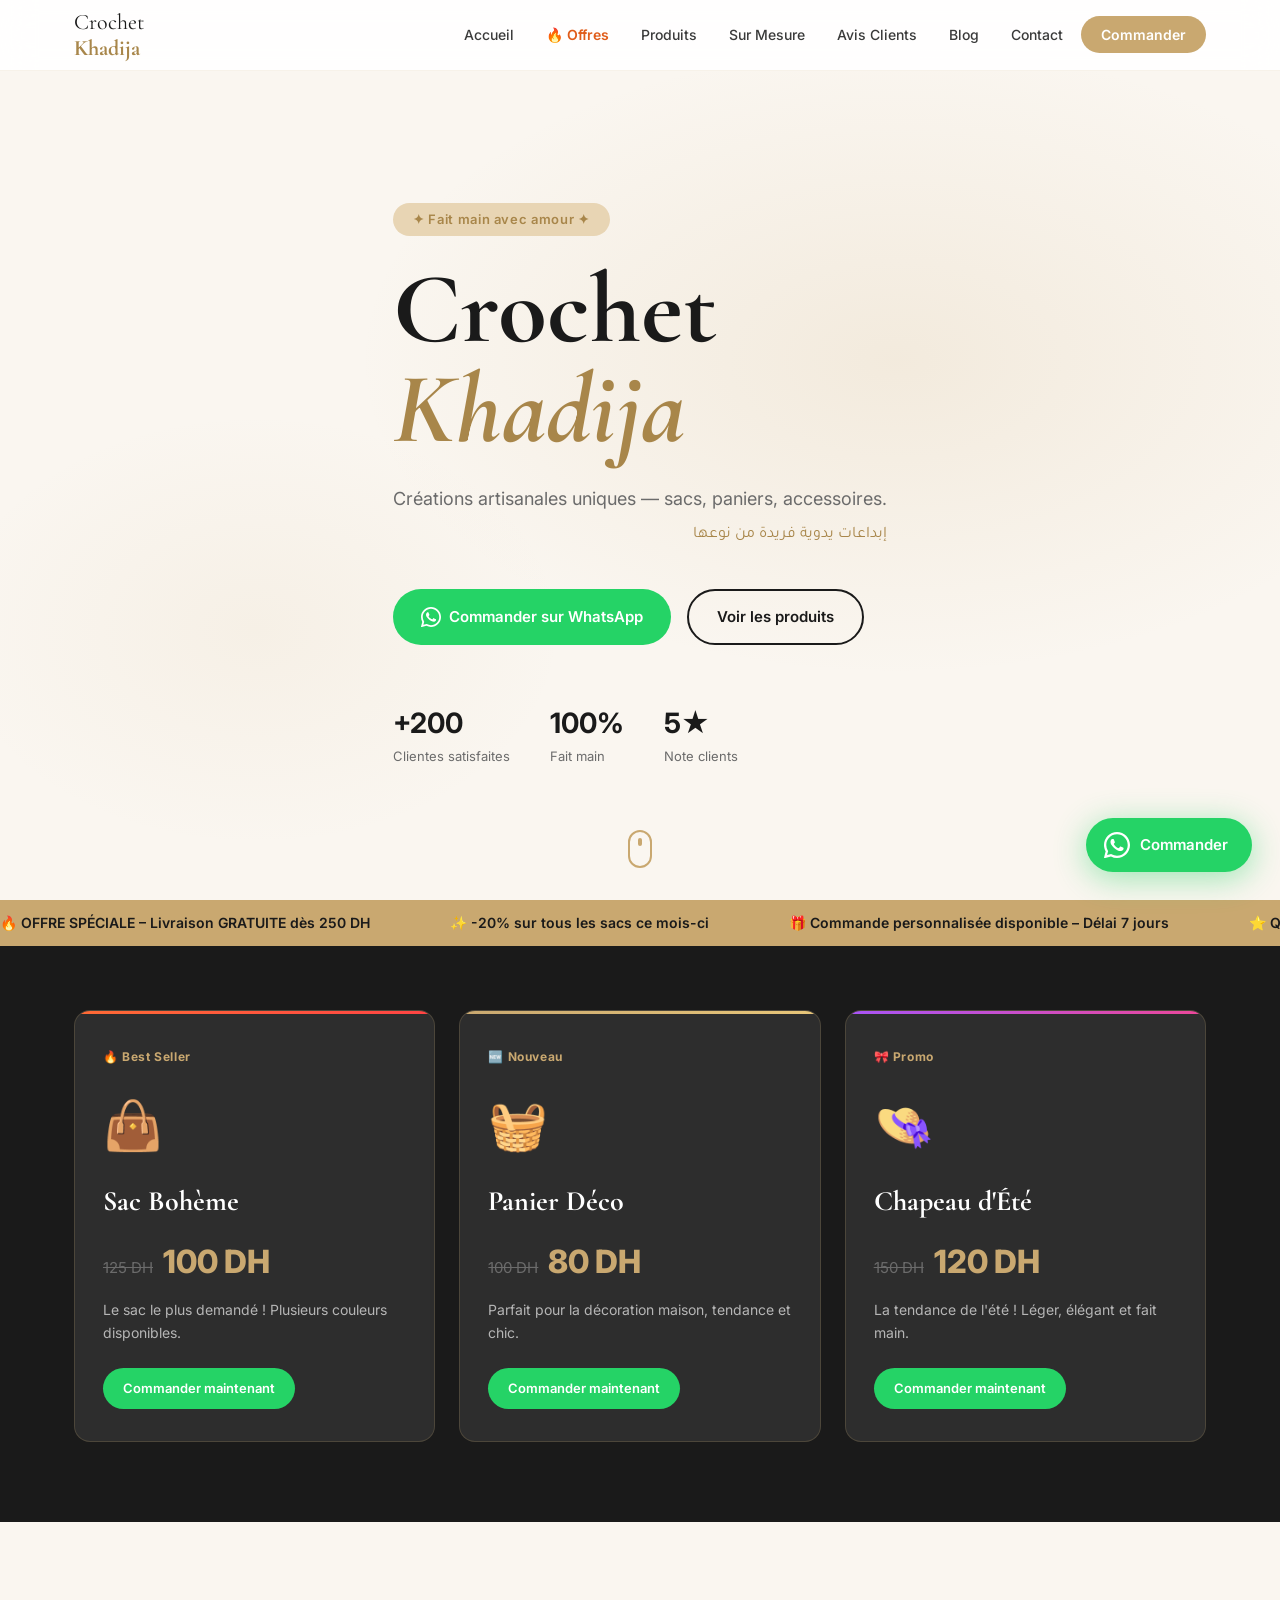
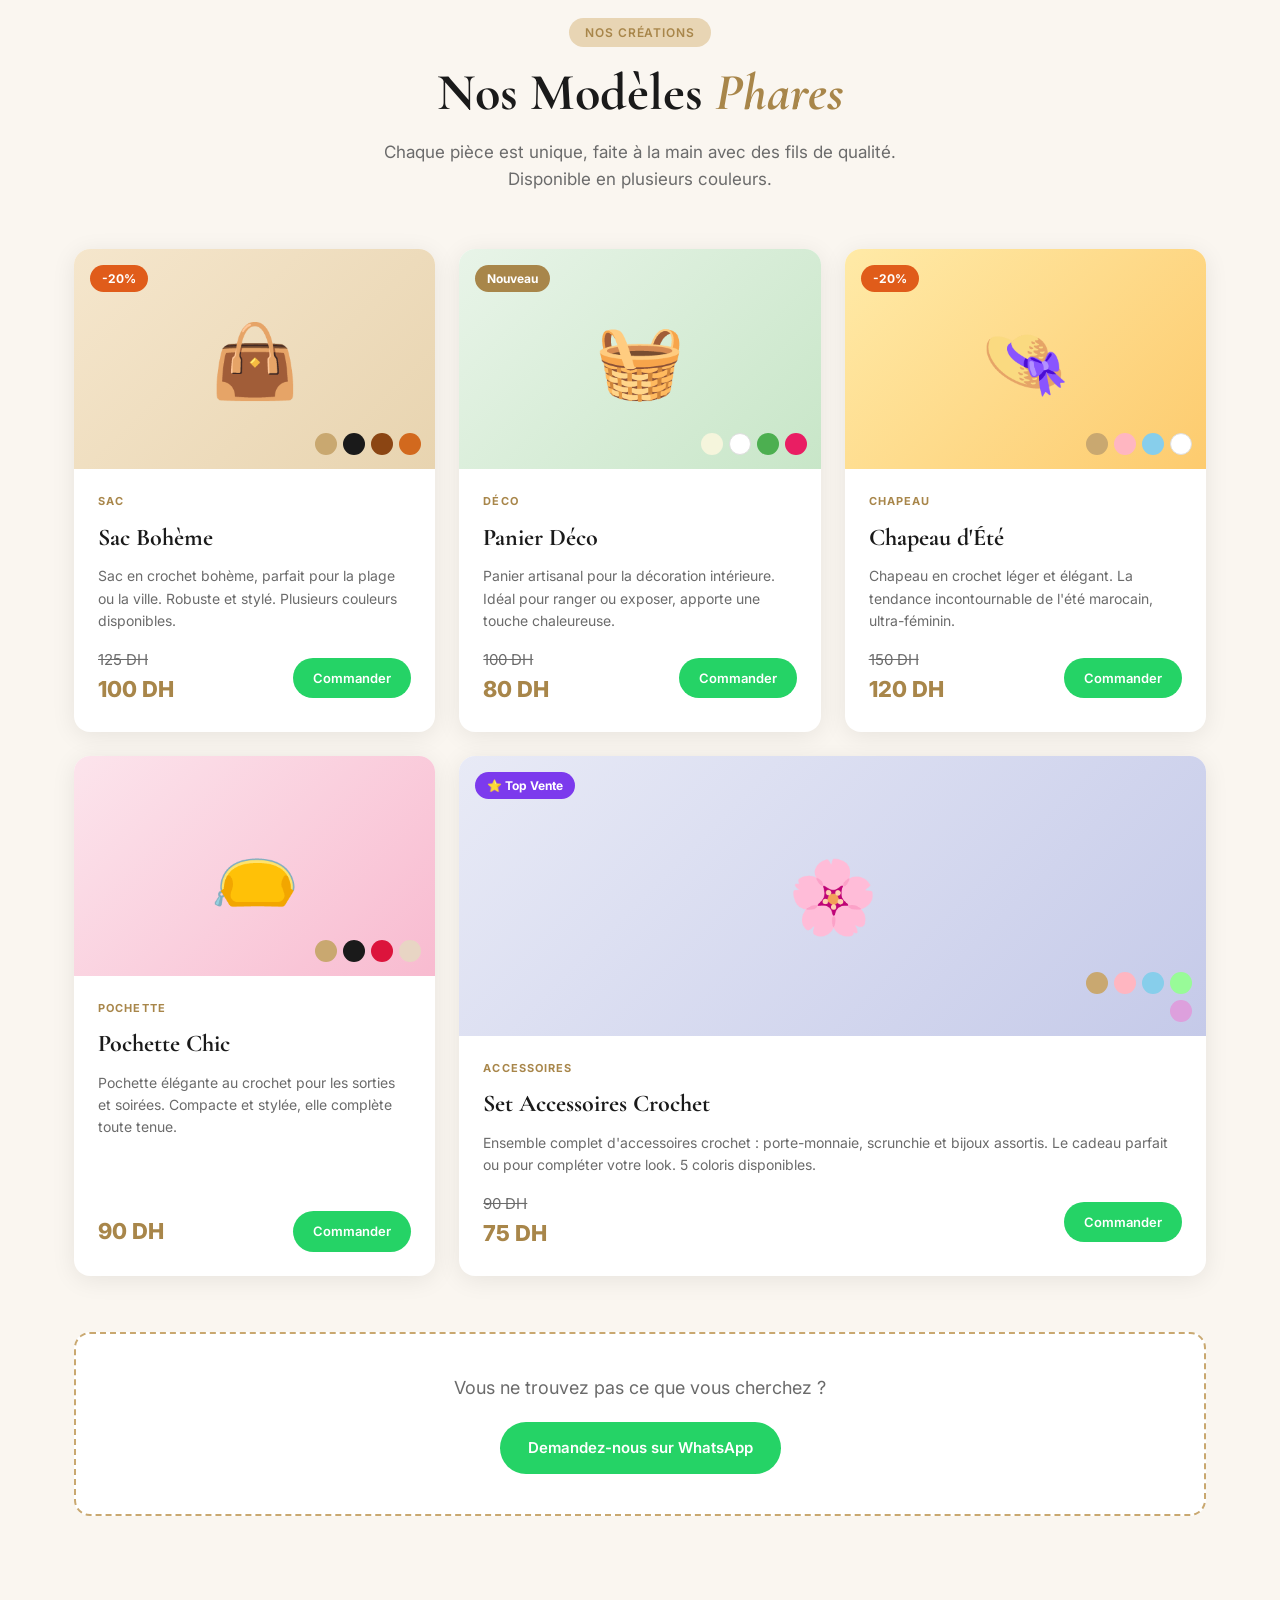
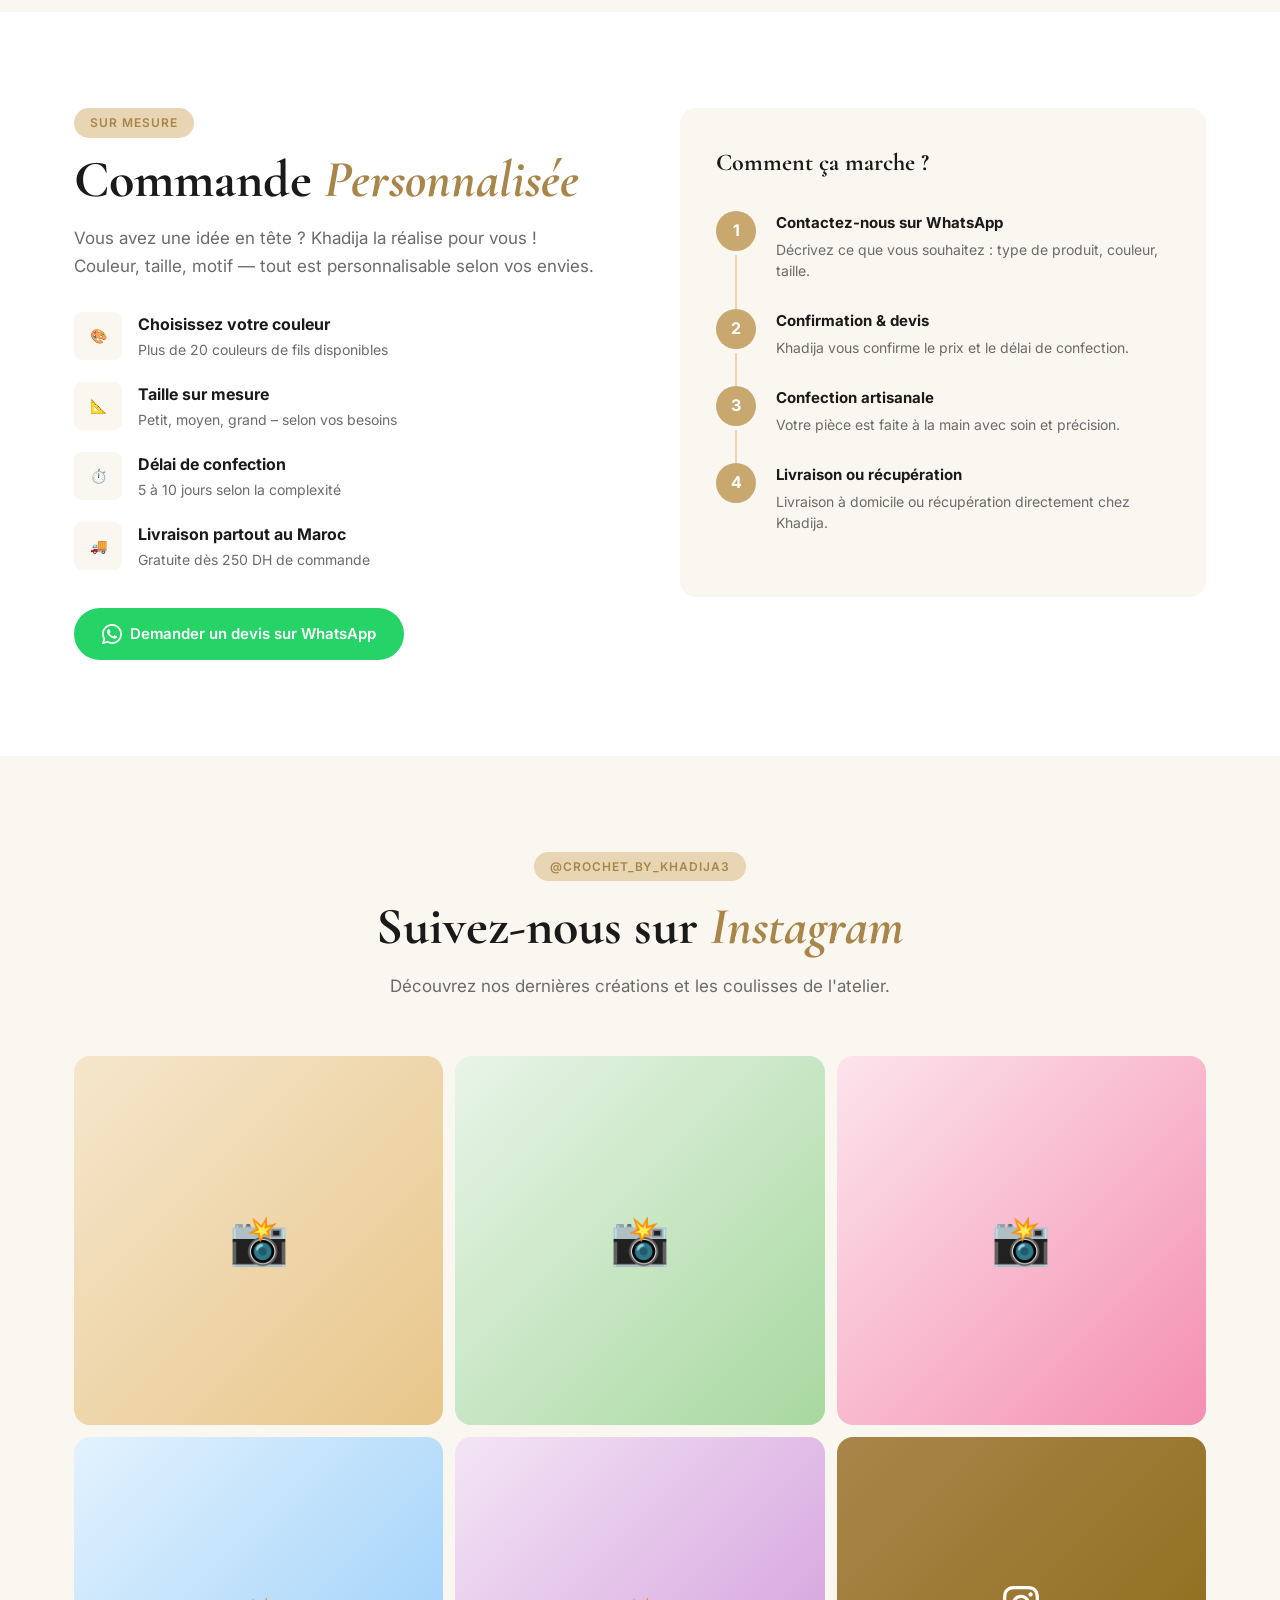
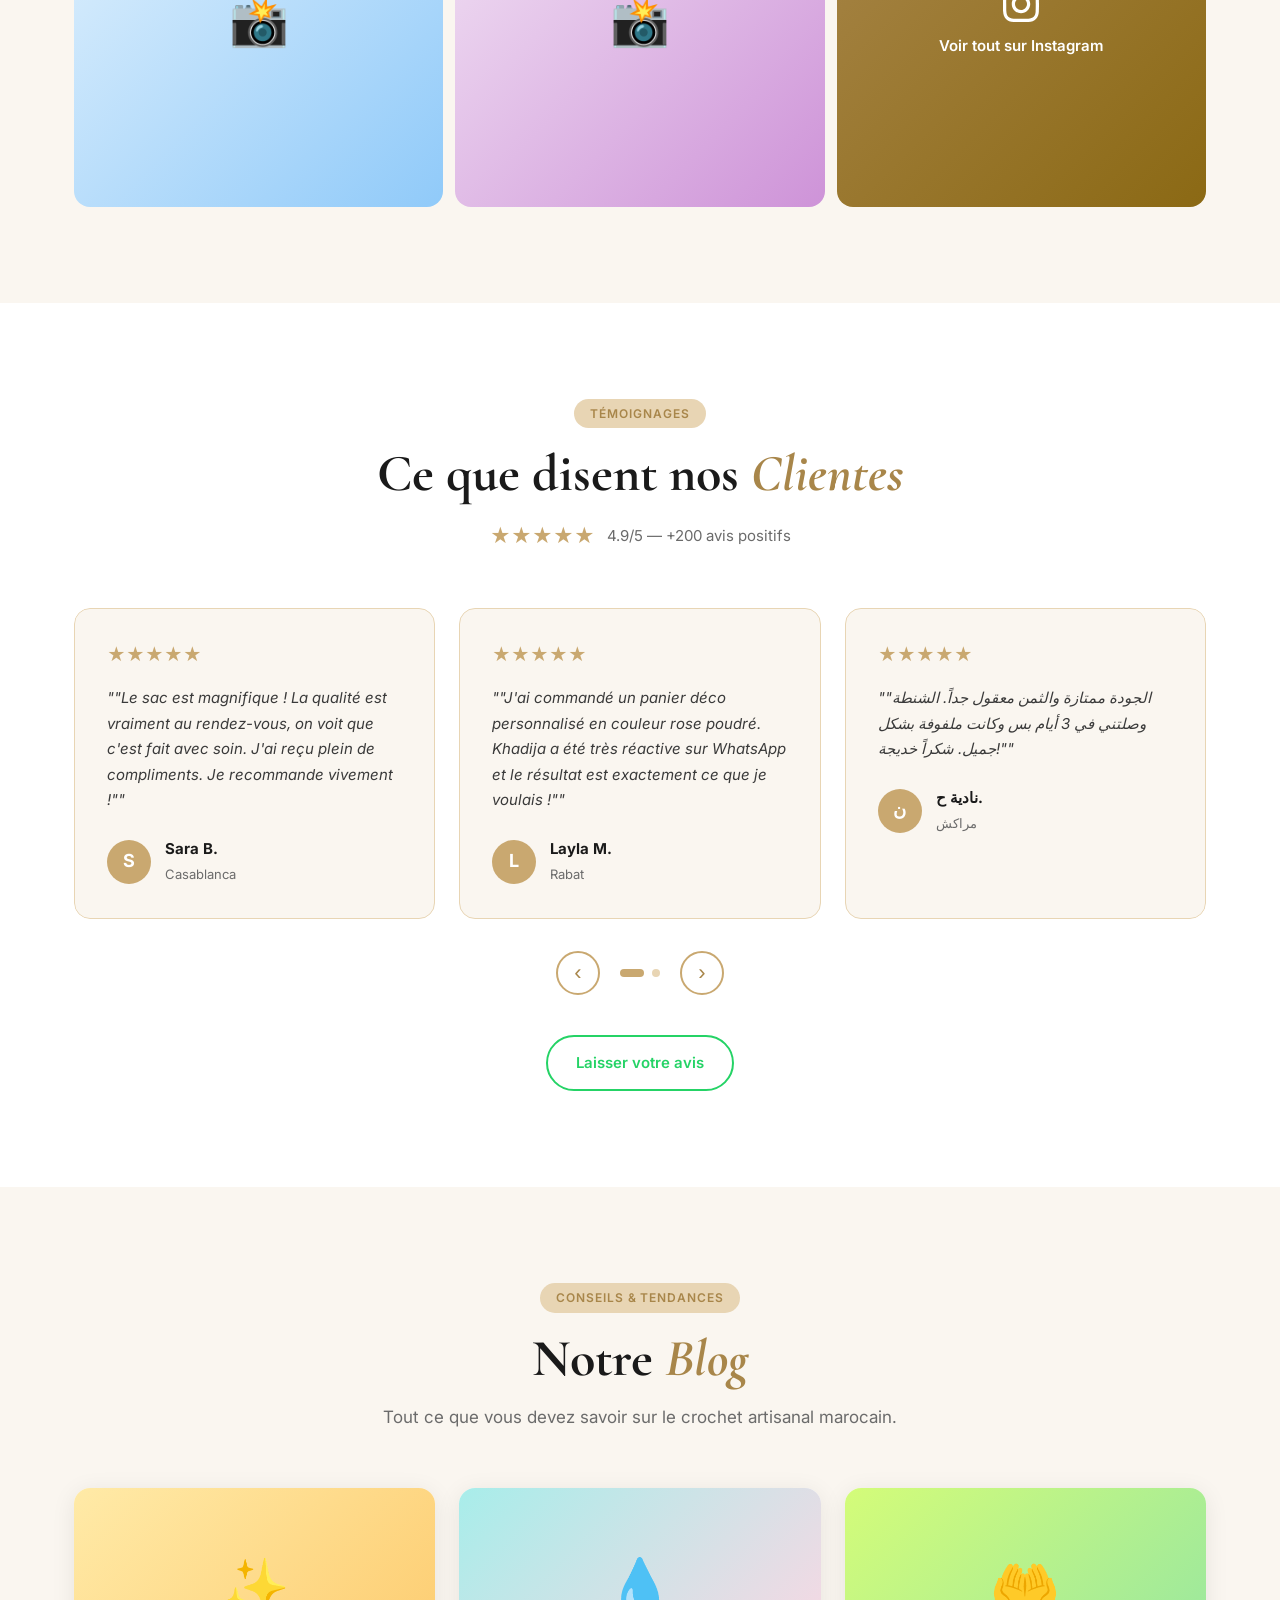
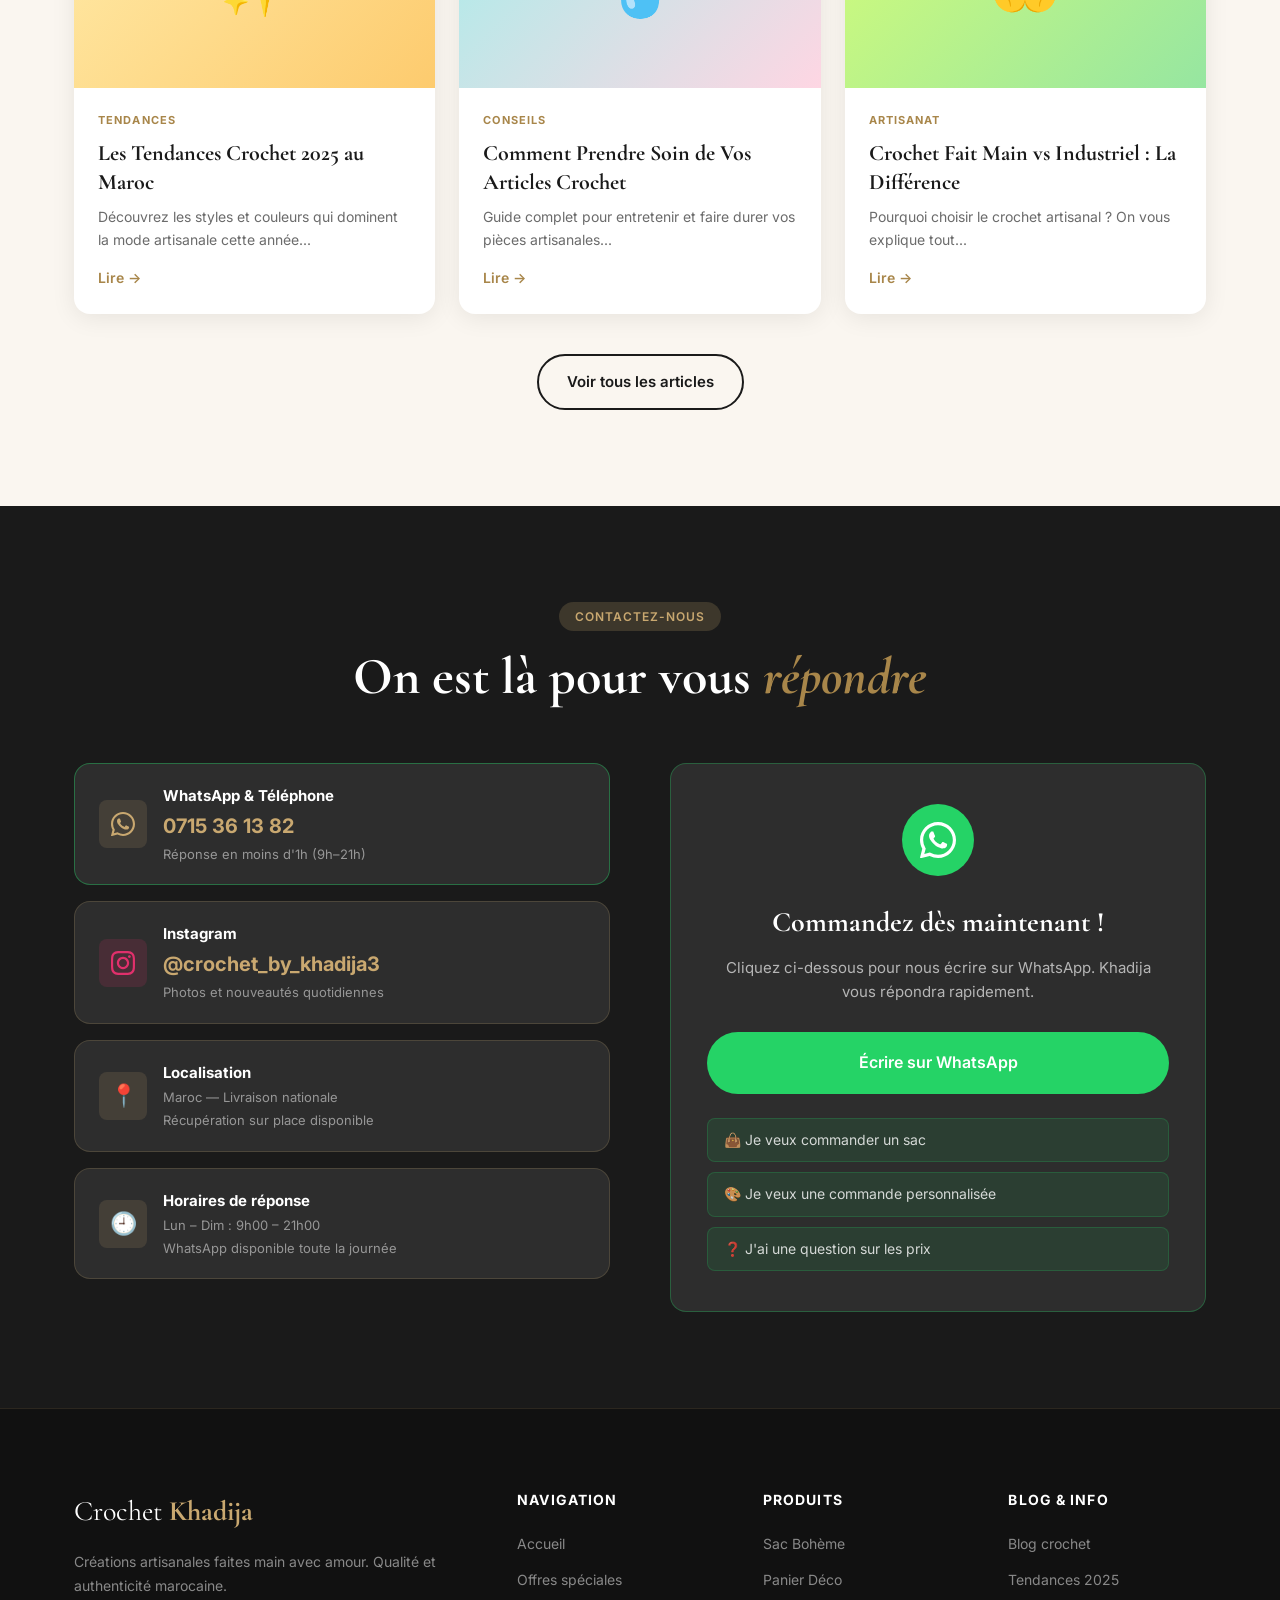
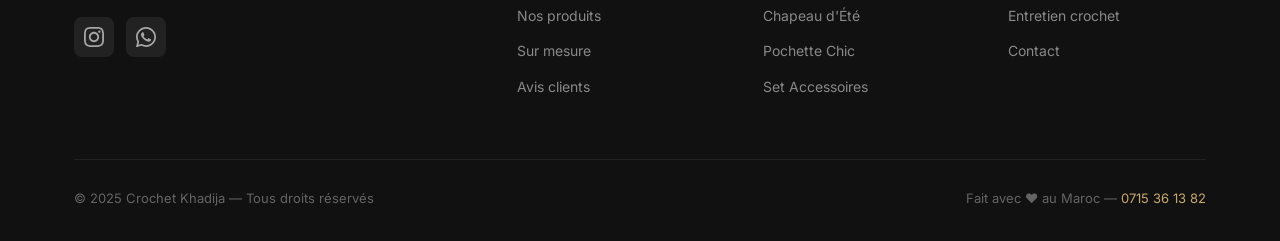
==== index.html @ fd8ef348 "Launch complete Crochet Khadija brand website Full professional website built from scratch: - index." ====
<!DOCTYPE html>
<html lang="fr" dir="ltr">
<head>
  <meta charset="UTF-8" />
  <meta name="viewport" content="width=device-width, initial-scale=1.0" />
  <title>Crochet Khadija – Créations Artisanales au Maroc | خديجة للكروشيه</title>
  <meta name="description" content="Crochet Khadija – Sacs, paniers, chapeaux et accessoires au crochet fait main à Casablanca. Commande personnalisée disponible. Livraison partout au Maroc. 0715361382" />
  <meta name="keywords" content="crochet maroc, sac crochet, panier crochet, chapeau crochet, crochet fait main, crochet casablanca, كروشيه المغرب, خديجة كروشيه" />
  <meta name="author" content="Crochet Khadija" />
  <meta property="og:title" content="Crochet Khadija – Créations Artisanales" />
  <meta property="og:description" content="Sacs, paniers et accessoires crochet fait main. Commande personnalisée. 0715361382" />
  <meta property="og:type" content="website" />
  <meta property="og:image" content="images/og-image.jpg" />
  <link rel="canonical" href="https://crochetkhadija.ma/" />

  <!-- Fonts -->
  <link rel="preconnect" href="https://fonts.googleapis.com" />
  <link rel="preconnect" href="https://fonts.gstatic.com" crossorigin />
  <link href="https://fonts.googleapis.com/css2?family=Cormorant+Garamond:ital,wght@0,400;0,600;1,400&family=Inter:wght@300;400;500;600&family=Tajawal:wght@400;500;700&display=swap" rel="stylesheet" />

  <link rel="stylesheet" href="css/style.css" />

  <!-- Schema.org structured data -->
  <script type="application/ld+json">
  {
    "@context": "https://schema.org",
    "@type": "LocalBusiness",
    "name": "Crochet Khadija",
    "description": "Créations artisanales au crochet fait main – sacs, paniers, accessoires. Commande personnalisée disponible.",
    "telephone": "+212715361382",
    "address": {
      "@type": "PostalAddress",
      "addressCountry": "MA"
    },
    "sameAs": ["https://www.instagram.com/crochet_by_khadija3"],
    "priceRange": "80-200 DH",
    "openingHours": "Mo-Su 09:00-21:00"
  }
  </script>
</head>
<body>

  <!-- ===================== FLOATING WHATSAPP ===================== -->
  <a href="https://wa.me/212715361382?text=Bonjour%20Khadija%2C%20je%20suis%20int%C3%A9ress%C3%A9(e)%20par%20vos%20cr%C3%A9ations%20crochet%20!"
     class="wa-float" target="_blank" rel="noopener" aria-label="Commander via WhatsApp">
    <svg viewBox="0 0 24 24" fill="currentColor"><path d="M17.472 14.382c-.297-.149-1.758-.867-2.03-.967-.273-.099-.471-.148-.67.15-.197.297-.767.966-.94 1.164-.173.199-.347.223-.644.075-.297-.15-1.255-.463-2.39-1.475-.883-.788-1.48-1.761-1.653-2.059-.173-.297-.018-.458.13-.606.134-.133.298-.347.446-.52.149-.174.198-.298.298-.497.099-.198.05-.371-.025-.52-.075-.149-.669-1.612-.916-2.207-.242-.579-.487-.5-.669-.51-.173-.008-.371-.01-.57-.01-.198 0-.52.074-.792.372-.272.297-1.04 1.016-1.04 2.479 0 1.462 1.065 2.875 1.213 3.074.149.198 2.096 3.2 5.077 4.487.709.306 1.262.489 1.694.625.712.227 1.36.195 1.871.118.571-.085 1.758-.719 2.006-1.413.248-.694.248-1.289.173-1.413-.074-.124-.272-.198-.57-.347z"/><path d="M12 0C5.373 0 0 5.373 0 12c0 2.127.558 4.123 1.532 5.86L.057 23.5a.5.5 0 0 0 .614.612l5.765-1.512A11.942 11.942 0 0 0 12 24c6.627 0 12-5.373 12-12S18.627 0 12 0zm0 21.9a9.9 9.9 0 0 1-5.048-1.382l-.36-.214-3.742.981.998-3.648-.234-.374A9.861 9.861 0 0 1 2.1 12C2.1 6.534 6.534 2.1 12 2.1c5.467 0 9.9 4.434 9.9 9.9 0 5.467-4.433 9.9-9.9 9.9z"/></svg>
    <span>Commander</span>
  </a>

  <!-- ===================== NAV ===================== -->
  <header class="header" id="header">
    <nav class="nav container">
      <a href="#accueil" class="nav-logo">
        <img src="images/logo.png" alt="Crochet Khadija Logo" class="nav-logo-img" onerror="this.style.display='none';this.nextElementSibling.style.display='block'"/>
        <span class="nav-logo-text" style="display:none">Crochet<br><strong>Khadija</strong></span>
      </a>

      <ul class="nav-menu" id="navMenu">
        <li><a href="#accueil" class="nav-link">Accueil</a></li>
        <li><a href="#offres" class="nav-link nav-link--offer">🔥 Offres</a></li>
        <li><a href="#produits" class="nav-link">Produits</a></li>
        <li><a href="#personnalise" class="nav-link">Sur Mesure</a></li>
        <li><a href="#avis" class="nav-link">Avis Clients</a></li>
        <li><a href="blog.html" class="nav-link">Blog</a></li>
        <li><a href="#contact" class="nav-link">Contact</a></li>
        <li>
          <a href="https://wa.me/212715361382?text=Bonjour%20Khadija%2C%20je%20voudrais%20commander%20!"
             class="nav-cta" target="_blank" rel="noopener">
            Commander
          </a>
        </li>
      </ul>

      <button class="nav-burger" id="navBurger" aria-label="Menu">
        <span></span><span></span><span></span>
      </button>
    </nav>
  </header>

  <!-- ===================== HERO ===================== -->
  <section class="hero" id="accueil">
    <div class="hero-bg"></div>
    <div class="container hero-content">
      <span class="hero-badge">✦ Fait main avec amour ✦</span>
      <h1 class="hero-title">
        Crochet<br />
        <em>Khadija</em>
      </h1>
      <p class="hero-subtitle">
        Créations artisanales uniques — sacs, paniers, accessoires.<br />
        <span class="ar">إبداعات يدوية فريدة من نوعها</span>
      </p>
      <div class="hero-actions">
        <a href="https://wa.me/212715361382?text=Bonjour%20Khadija%2C%20je%20voudrais%20voir%20vos%20produits%20!"
           class="btn btn--primary btn--wa" target="_blank" rel="noopener">
          <svg viewBox="0 0 24 24" fill="currentColor" width="20" height="20"><path d="M17.472 14.382c-.297-.149-1.758-.867-2.03-.967-.273-.099-.471-.148-.67.15-.197.297-.767.966-.94 1.164-.173.199-.347.223-.644.075-.297-.15-1.255-.463-2.39-1.475-.883-.788-1.48-1.761-1.653-2.059-.173-.297-.018-.458.13-.606.134-.133.298-.347.446-.52.149-.174.198-.298.298-.497.099-.198.05-.371-.025-.52-.075-.149-.669-1.612-.916-2.207-.242-.579-.487-.5-.669-.51-.173-.008-.371-.01-.57-.01-.198 0-.52.074-.792.372-.272.297-1.04 1.016-1.04 2.479 0 1.462 1.065 2.875 1.213 3.074.149.198 2.096 3.2 5.077 4.487.709.306 1.262.489 1.694.625.712.227 1.36.195 1.871.118.571-.085 1.758-.719 2.006-1.413.248-.694.248-1.289.173-1.413-.074-.124-.272-.198-.57-.347z"/><path d="M12 0C5.373 0 0 5.373 0 12c0 2.127.558 4.123 1.532 5.86L.057 23.5a.5.5 0 0 0 .614.612l5.765-1.512A11.942 11.942 0 0 0 12 24c6.627 0 12-5.373 12-12S18.627 0 12 0zm0 21.9a9.9 9.9 0 0 1-5.048-1.382l-.36-.214-3.742.981.998-3.648-.234-.374A9.861 9.861 0 0 1 2.1 12C2.1 6.534 6.534 2.1 12 2.1c5.467 0 9.9 4.434 9.9 9.9 0 5.467-4.433 9.9-9.9 9.9z"/></svg>
          Commander sur WhatsApp
        </a>
        <a href="#produits" class="btn btn--outline">Voir les produits</a>
      </div>
      <div class="hero-stats">
        <div class="stat">
          <strong>+200</strong>
          <span>Clientes satisfaites</span>
        </div>
        <div class="stat">
          <strong>100%</strong>
          <span>Fait main</span>
        </div>
        <div class="stat">
          <strong>5★</strong>
          <span>Note clients</span>
        </div>
      </div>
    </div>
    <div class="hero-scroll">
      <span></span>
    </div>
  </section>

  <!-- ===================== OFFRES BANNER ===================== -->
  <section class="offres" id="offres">
    <div class="offres-ticker">
      <div class="offres-ticker-inner">
        <span>🔥 OFFRE SPÉCIALE – Livraison GRATUITE dès 250 DH</span>
        <span>✨ -20% sur tous les sacs ce mois-ci</span>
        <span>🎁 Commande personnalisée disponible – Délai 7 jours</span>
        <span>⭐ Qualité artisanale garantie – 100% fait main</span>
        <span>🔥 OFFRE SPÉCIALE – Livraison GRATUITE dès 250 DH</span>
        <span>✨ -20% sur tous les sacs ce mois-ci</span>
        <span>🎁 Commande personnalisée disponible – Délai 7 jours</span>
        <span>⭐ Qualité artisanale garantie – 100% fait main</span>
      </div>
    </div>

    <div class="container">
      <div class="offres-grid">
        <div class="offre-card offre-card--hot">
          <div class="offre-badge">🔥 Best Seller</div>
          <div class="offre-icon">👜</div>
          <h3>Sac Bohème</h3>
          <div class="offre-price">
            <span class="price-old">125 DH</span>
            <span class="price-new">100 DH</span>
          </div>
          <p>Le sac le plus demandé ! Plusieurs couleurs disponibles.</p>
          <a href="https://wa.me/212715361382?text=Bonjour%20Khadija%2C%20je%20veux%20commander%20le%20Sac%20Boh%C3%A8me%20%C3%A0%20100DH%20!"
             class="btn btn--wa btn--sm" target="_blank" rel="noopener">Commander maintenant</a>
        </div>
        <div class="offre-card offre-card--new">
          <div class="offre-badge">🆕 Nouveau</div>
          <div class="offre-icon">🧺</div>
          <h3>Panier Déco</h3>
          <div class="offre-price">
            <span class="price-old">100 DH</span>
            <span class="price-new">80 DH</span>
          </div>
          <p>Parfait pour la décoration maison, tendance et chic.</p>
          <a href="https://wa.me/212715361382?text=Bonjour%20Khadija%2C%20je%20veux%20commander%20le%20Panier%20D%C3%A9co%20%C3%A0%2080DH%20!"
             class="btn btn--wa btn--sm" target="_blank" rel="noopener">Commander maintenant</a>
        </div>
        <div class="offre-card offre-card--promo">
          <div class="offre-badge">🎀 Promo</div>
          <div class="offre-icon">👒</div>
          <h3>Chapeau d'Été</h3>
          <div class="offre-price">
            <span class="price-old">150 DH</span>
            <span class="price-new">120 DH</span>
          </div>
          <p>La tendance de l'été ! Léger, élégant et fait main.</p>
          <a href="https://wa.me/212715361382?text=Bonjour%20Khadija%2C%20je%20veux%20commander%20le%20Chapeau%20d%27%C3%89t%C3%A9%20%C3%A0%20120DH%20!"
             class="btn btn--wa btn--sm" target="_blank" rel="noopener">Commander maintenant</a>
        </div>
      </div>
    </div>
  </section>

  <!-- ===================== PRODUITS ===================== -->
  <section class="section produits" id="produits">
    <div class="container">
      <div class="section-header">
        <span class="section-tag">Nos créations</span>
        <h2 class="section-title">Nos Modèles <em>Phares</em></h2>
        <p class="section-subtitle">Chaque pièce est unique, faite à la main avec des fils de qualité. Disponible en plusieurs couleurs.</p>
      </div>

      <div class="produits-grid">

        <!-- Produit 1 -->
        <div class="produit-card" data-product="sac-boheme">
          <div class="produit-img-wrap">
            <div class="produit-img-placeholder produit-img--1">
              <span>👜</span>
            </div>
            <div class="produit-badge">-20%</div>
            <div class="produit-colors">
              <button class="color-dot" style="background:#C9A870" title="Naturel" aria-label="Couleur naturel"></button>
              <button class="color-dot" style="background:#1a1a1a" title="Noir" aria-label="Couleur noir"></button>
              <button class="color-dot" style="background:#8B4513" title="Marron" aria-label="Couleur marron"></button>
              <button class="color-dot" style="background:#D2691E" title="Cognac" aria-label="Couleur cognac"></button>
            </div>
          </div>
          <div class="produit-info">
            <span class="produit-tag">Sac</span>
            <h3 class="produit-name">Sac Bohème</h3>
            <p class="produit-desc">Sac en crochet bohème, parfait pour la plage ou la ville. Robuste et stylé. Plusieurs couleurs disponibles.</p>
            <div class="produit-footer">
              <div class="produit-price">
                <span class="price-old">125 DH</span>
                <span class="price-current">100 DH</span>
              </div>
              <a href="https://wa.me/212715361382?text=Bonjour%20Khadija%2C%20je%20veux%20commander%20le%20Sac%20Boh%C3%A8me%20!"
                 class="btn btn--wa btn--sm" target="_blank" rel="noopener">Commander</a>
            </div>
          </div>
        </div>

        <!-- Produit 2 -->
        <div class="produit-card" data-product="panier-deco">
          <div class="produit-img-wrap">
            <div class="produit-img-placeholder produit-img--2">
              <span>🧺</span>
            </div>
            <div class="produit-badge produit-badge--new">Nouveau</div>
            <div class="produit-colors">
              <button class="color-dot" style="background:#F5F5DC" title="Beige" aria-label="Couleur beige"></button>
              <button class="color-dot" style="background:#FFFFFF; border:1px solid #ddd" title="Blanc" aria-label="Couleur blanc"></button>
              <button class="color-dot" style="background:#4CAF50" title="Vert" aria-label="Couleur vert"></button>
              <button class="color-dot" style="background:#E91E63" title="Rose" aria-label="Couleur rose"></button>
            </div>
          </div>
          <div class="produit-info">
            <span class="produit-tag">Déco</span>
            <h3 class="produit-name">Panier Déco</h3>
            <p class="produit-desc">Panier artisanal pour la décoration intérieure. Idéal pour ranger ou exposer, apporte une touche chaleureuse.</p>
            <div class="produit-footer">
              <div class="produit-price">
                <span class="price-old">100 DH</span>
                <span class="price-current">80 DH</span>
              </div>
              <a href="https://wa.me/212715361382?text=Bonjour%20Khadija%2C%20je%20veux%20commander%20le%20Panier%20D%C3%A9co%20!"
                 class="btn btn--wa btn--sm" target="_blank" rel="noopener">Commander</a>
            </div>
          </div>
        </div>

        <!-- Produit 3 -->
        <div class="produit-card" data-product="chapeau-ete">
          <div class="produit-img-wrap">
            <div class="produit-img-placeholder produit-img--3">
              <span>👒</span>
            </div>
            <div class="produit-badge">-20%</div>
            <div class="produit-colors">
              <button class="color-dot" style="background:#C9A870" title="Naturel" aria-label="Couleur naturel"></button>
              <button class="color-dot" style="background:#FFB6C1" title="Rose poudré" aria-label="Couleur rose poudré"></button>
              <button class="color-dot" style="background:#87CEEB" title="Bleu ciel" aria-label="Couleur bleu ciel"></button>
              <button class="color-dot" style="background:#FFFFFF; border:1px solid #ddd" title="Blanc" aria-label="Couleur blanc"></button>
            </div>
          </div>
          <div class="produit-info">
            <span class="produit-tag">Chapeau</span>
            <h3 class="produit-name">Chapeau d'Été</h3>
            <p class="produit-desc">Chapeau en crochet léger et élégant. La tendance incontournable de l'été marocain, ultra-féminin.</p>
            <div class="produit-footer">
              <div class="produit-price">
                <span class="price-old">150 DH</span>
                <span class="price-current">120 DH</span>
              </div>
              <a href="https://wa.me/212715361382?text=Bonjour%20Khadija%2C%20je%20veux%20commander%20le%20Chapeau%20d%27%C3%89t%C3%A9%20!"
                 class="btn btn--wa btn--sm" target="_blank" rel="noopener">Commander</a>
            </div>
          </div>
        </div>

        <!-- Produit 4 -->
        <div class="produit-card" data-product="pochette-chic">
          <div class="produit-img-wrap">
            <div class="produit-img-placeholder produit-img--4">
              <span>👝</span>
            </div>
            <div class="produit-colors">
              <button class="color-dot" style="background:#C9A870" title="Doré" aria-label="Couleur doré"></button>
              <button class="color-dot" style="background:#1a1a1a" title="Noir" aria-label="Couleur noir"></button>
              <button class="color-dot" style="background:#DC143C" title="Rouge" aria-label="Couleur rouge"></button>
              <button class="color-dot" style="background:#E8D5C4" title="Crème" aria-label="Couleur crème"></button>
            </div>
          </div>
          <div class="produit-info">
            <span class="produit-tag">Pochette</span>
            <h3 class="produit-name">Pochette Chic</h3>
            <p class="produit-desc">Pochette élégante au crochet pour les sorties et soirées. Compacte et stylée, elle complète toute tenue.</p>
            <div class="produit-footer">
              <div class="produit-price">
                <span class="price-current">90 DH</span>
              </div>
              <a href="https://wa.me/212715361382?text=Bonjour%20Khadija%2C%20je%20veux%20commander%20la%20Pochette%20Chic%20!"
                 class="btn btn--wa btn--sm" target="_blank" rel="noopener">Commander</a>
            </div>
          </div>
        </div>

        <!-- Produit 5 -->
        <div class="produit-card produit-card--wide" data-product="set-accessoires">
          <div class="produit-img-wrap">
            <div class="produit-img-placeholder produit-img--5">
              <span>🌸</span>
            </div>
            <div class="produit-badge produit-badge--hot">⭐ Top Vente</div>
            <div class="produit-colors">
              <button class="color-dot" style="background:#C9A870" title="Naturel" aria-label="Couleur naturel"></button>
              <button class="color-dot" style="background:#FFB6C1" title="Rose" aria-label="Couleur rose"></button>
              <button class="color-dot" style="background:#87CEEB" title="Bleu" aria-label="Couleur bleu"></button>
              <button class="color-dot" style="background:#98FB98" title="Vert mint" aria-label="Couleur vert mint"></button>
              <button class="color-dot" style="background:#DDA0DD" title="Lavande" aria-label="Couleur lavande"></button>
            </div>
          </div>
          <div class="produit-info">
            <span class="produit-tag">Accessoires</span>
            <h3 class="produit-name">Set Accessoires Crochet</h3>
            <p class="produit-desc">Ensemble complet d'accessoires crochet : porte-monnaie, scrunchie et bijoux assortis. Le cadeau parfait ou pour compléter votre look. 5 coloris disponibles.</p>
            <div class="produit-footer">
              <div class="produit-price">
                <span class="price-old">90 DH</span>
                <span class="price-current">75 DH</span>
              </div>
              <a href="https://wa.me/212715361382?text=Bonjour%20Khadija%2C%20je%20veux%20commander%20le%20Set%20Accessoires%20!"
                 class="btn btn--wa btn--sm" target="_blank" rel="noopener">Commander</a>
            </div>
          </div>
        </div>

      </div>

      <div class="produits-cta">
        <p>Vous ne trouvez pas ce que vous cherchez ?</p>
        <a href="https://wa.me/212715361382?text=Bonjour%20Khadija%2C%20je%20cherche%20quelque%20chose%20de%20sp%C3%A9cial%20!"
           class="btn btn--primary btn--wa" target="_blank" rel="noopener">Demandez-nous sur WhatsApp</a>
      </div>
    </div>
  </section>

  <!-- ===================== PERSONNALISÉ ===================== -->
  <section class="section personnalise" id="personnalise">
    <div class="container">
      <div class="personnalise-inner">
        <div class="personnalise-content">
          <span class="section-tag">Sur Mesure</span>
          <h2 class="section-title">Commande <em>Personnalisée</em></h2>
          <p>Vous avez une idée en tête ? Khadija la réalise pour vous ! Couleur, taille, motif — tout est personnalisable selon vos envies.</p>
          <ul class="personnalise-list">
            <li>
              <span class="list-icon">🎨</span>
              <div>
                <strong>Choisissez votre couleur</strong>
                <span>Plus de 20 couleurs de fils disponibles</span>
              </div>
            </li>
            <li>
              <span class="list-icon">📐</span>
              <div>
                <strong>Taille sur mesure</strong>
                <span>Petit, moyen, grand – selon vos besoins</span>
              </div>
            </li>
            <li>
              <span class="list-icon">⏱️</span>
              <div>
                <strong>Délai de confection</strong>
                <span>5 à 10 jours selon la complexité</span>
              </div>
            </li>
            <li>
              <span class="list-icon">🚚</span>
              <div>
                <strong>Livraison partout au Maroc</strong>
                <span>Gratuite dès 250 DH de commande</span>
              </div>
            </li>
          </ul>
          <a href="https://wa.me/212715361382?text=Bonjour%20Khadija%2C%20je%20voudrais%20une%20commande%20personnalis%C3%A9e%20!"
             class="btn btn--primary btn--wa" target="_blank" rel="noopener">
            <svg viewBox="0 0 24 24" fill="currentColor" width="20" height="20"><path d="M17.472 14.382c-.297-.149-1.758-.867-2.03-.967-.273-.099-.471-.148-.67.15-.197.297-.767.966-.94 1.164-.173.199-.347.223-.644.075-.297-.15-1.255-.463-2.39-1.475-.883-.788-1.48-1.761-1.653-2.059-.173-.297-.018-.458.13-.606.134-.133.298-.347.446-.52.149-.174.198-.298.298-.497.099-.198.05-.371-.025-.52-.075-.149-.669-1.612-.916-2.207-.242-.579-.487-.5-.669-.51-.173-.008-.371-.01-.57-.01-.198 0-.52.074-.792.372-.272.297-1.04 1.016-1.04 2.479 0 1.462 1.065 2.875 1.213 3.074.149.198 2.096 3.2 5.077 4.487.709.306 1.262.489 1.694.625.712.227 1.36.195 1.871.118.571-.085 1.758-.719 2.006-1.413.248-.694.248-1.289.173-1.413-.074-.124-.272-.198-.57-.347z"/><path d="M12 0C5.373 0 0 5.373 0 12c0 2.127.558 4.123 1.532 5.86L.057 23.5a.5.5 0 0 0 .614.612l5.765-1.512A11.942 11.942 0 0 0 12 24c6.627 0 12-5.373 12-12S18.627 0 12 0zm0 21.9a9.9 9.9 0 0 1-5.048-1.382l-.36-.214-3.742.981.998-3.648-.234-.374A9.861 9.861 0 0 1 2.1 12C2.1 6.534 6.534 2.1 12 2.1c5.467 0 9.9 4.434 9.9 9.9 0 5.467-4.433 9.9-9.9 9.9z"/></svg>
            Demander un devis sur WhatsApp
          </a>
        </div>
        <div class="personnalise-steps">
          <h3>Comment ça marche ?</h3>
          <div class="step">
            <div class="step-num">1</div>
            <div class="step-content">
              <strong>Contactez-nous sur WhatsApp</strong>
              <p>Décrivez ce que vous souhaitez : type de produit, couleur, taille.</p>
            </div>
          </div>
          <div class="step">
            <div class="step-num">2</div>
            <div class="step-content">
              <strong>Confirmation & devis</strong>
              <p>Khadija vous confirme le prix et le délai de confection.</p>
            </div>
          </div>
          <div class="step">
            <div class="step-num">3</div>
            <div class="step-content">
              <strong>Confection artisanale</strong>
              <p>Votre pièce est faite à la main avec soin et précision.</p>
            </div>
          </div>
          <div class="step">
            <div class="step-num">4</div>
            <div class="step-content">
              <strong>Livraison ou récupération</strong>
              <p>Livraison à domicile ou récupération directement chez Khadija.</p>
            </div>
          </div>
        </div>
      </div>
    </div>
  </section>

  <!-- ===================== INSTAGRAM ===================== -->
  <section class="section instagram">
    <div class="container">
      <div class="section-header">
        <span class="section-tag">@crochet_by_khadija3</span>
        <h2 class="section-title">Suivez-nous sur <em>Instagram</em></h2>
        <p class="section-subtitle">Découvrez nos dernières créations et les coulisses de l'atelier.</p>
      </div>
      <div class="instagram-grid">
        <a href="https://www.instagram.com/crochet_by_khadija3?igsh=MjRmcXpucWFjNGk4"
           target="_blank" rel="noopener" class="insta-card insta-card--1">
          <div class="insta-placeholder"><span>📸</span></div>
          <div class="insta-overlay"><svg viewBox="0 0 24 24" fill="white" width="24"><path d="M12 2.163c3.204 0 3.584.012 4.85.07 3.252.148 4.771 1.691 4.919 4.919.058 1.265.069 1.645.069 4.849 0 3.205-.012 3.584-.069 4.849-.149 3.225-1.664 4.771-4.919 4.919-1.266.058-1.644.07-4.85.07-3.204 0-3.584-.012-4.849-.07-3.26-.149-4.771-1.699-4.919-4.92-.058-1.265-.07-1.644-.07-4.849 0-3.204.013-3.583.07-4.849.149-3.227 1.664-4.771 4.919-4.919 1.266-.057 1.645-.069 4.849-.069zm0-2.163c-3.259 0-3.667.014-4.947.072-4.358.2-6.78 2.618-6.98 6.98-.059 1.281-.073 1.689-.073 4.948 0 3.259.014 3.668.072 4.948.2 4.358 2.618 6.78 6.98 6.98 1.281.058 1.689.072 4.948.072 3.259 0 3.668-.014 4.948-.072 4.354-.2 6.782-2.618 6.979-6.98.059-1.28.073-1.689.073-4.948 0-3.259-.014-3.667-.072-4.947-.196-4.354-2.617-6.78-6.979-6.98-1.281-.059-1.69-.073-4.949-.073zm0 5.838c-3.403 0-6.162 2.759-6.162 6.162s2.759 6.163 6.162 6.163 6.162-2.759 6.162-6.163c0-3.403-2.759-6.162-6.162-6.162zm0 10.162c-2.209 0-4-1.79-4-4 0-2.209 1.791-4 4-4s4 1.791 4 4c0 2.21-1.791 4-4 4zm6.406-11.845c-.796 0-1.441.645-1.441 1.44s.645 1.44 1.441 1.44c.795 0 1.439-.645 1.439-1.44s-.644-1.44-1.439-1.44z"/></svg></div>
        </a>
        <a href="https://www.instagram.com/crochet_by_khadija3?igsh=MjRmcXpucWFjNGk4" target="_blank" rel="noopener" class="insta-card insta-card--2"><div class="insta-placeholder"><span>📸</span></div><div class="insta-overlay">+</div></a>
        <a href="https://www.instagram.com/crochet_by_khadija3?igsh=MjRmcXpucWFjNGk4" target="_blank" rel="noopener" class="insta-card insta-card--3"><div class="insta-placeholder"><span>📸</span></div><div class="insta-overlay">+</div></a>
        <a href="https://www.instagram.com/crochet_by_khadija3?igsh=MjRmcXpucWFjNGk4" target="_blank" rel="noopener" class="insta-card insta-card--4"><div class="insta-placeholder"><span>📸</span></div><div class="insta-overlay">+</div></a>
        <a href="https://www.instagram.com/crochet_by_khadija3?igsh=MjRmcXpucWFjNGk4" target="_blank" rel="noopener" class="insta-card insta-card--5"><div class="insta-placeholder"><span>📸</span></div><div class="insta-overlay">+</div></a>
        <a href="https://www.instagram.com/crochet_by_khadija3?igsh=MjRmcXpucWFjNGk4" target="_blank" rel="noopener" class="insta-card insta-card--6 insta-card--cta">
          <div class="insta-cta-inner">
            <svg viewBox="0 0 24 24" fill="currentColor" width="36"><path d="M12 2.163c3.204 0 3.584.012 4.85.07 3.252.148 4.771 1.691 4.919 4.919.058 1.265.069 1.645.069 4.849 0 3.205-.012 3.584-.069 4.849-.149 3.225-1.664 4.771-4.919 4.919-1.266.058-1.644.07-4.85.07-3.204 0-3.584-.012-4.849-.07-3.26-.149-4.771-1.699-4.919-4.92-.058-1.265-.07-1.644-.07-4.849 0-3.204.013-3.583.07-4.849.149-3.227 1.664-4.771 4.919-4.919 1.266-.057 1.645-.069 4.849-.069zm0-2.163c-3.259 0-3.667.014-4.947.072-4.358.2-6.78 2.618-6.98 6.98-.059 1.281-.073 1.689-.073 4.948 0 3.259.014 3.668.072 4.948.2 4.358 2.618 6.78 6.98 6.98 1.281.058 1.689.072 4.948.072 3.259 0 3.668-.014 4.948-.072 4.354-.2 6.782-2.618 6.979-6.98.059-1.28.073-1.689.073-4.948 0-3.259-.014-3.667-.072-4.947-.196-4.354-2.617-6.78-6.979-6.98-1.281-.059-1.69-.073-4.949-.073zm0 5.838c-3.403 0-6.162 2.759-6.162 6.162s2.759 6.163 6.162 6.163 6.162-2.759 6.162-6.163c0-3.403-2.759-6.162-6.162-6.162zm0 10.162c-2.209 0-4-1.79-4-4 0-2.209 1.791-4 4-4s4 1.791 4 4c0 2.21-1.791 4-4 4zm6.406-11.845c-.796 0-1.441.645-1.441 1.44s.645 1.44 1.441 1.44c.795 0 1.439-.645 1.439-1.44s-.644-1.44-1.439-1.44z"/></svg>
            <span>Voir tout sur Instagram</span>
          </div>
        </a>
      </div>
    </div>
  </section>

  <!-- ===================== AVIS CLIENTS ===================== -->
  <section class="section avis" id="avis">
    <div class="container">
      <div class="section-header">
        <span class="section-tag">Témoignages</span>
        <h2 class="section-title">Ce que disent nos <em>Clientes</em></h2>
        <div class="avis-global">
          <div class="stars">★★★★★</div>
          <span>4.9/5 — +200 avis positifs</span>
        </div>
      </div>

      <div class="avis-slider" id="avisSlider">
        <div class="avis-track" id="avisTrack">

          <div class="avis-card">
            <div class="avis-stars">★★★★★</div>
            <p class="avis-text">"Le sac est magnifique ! La qualité est vraiment au rendez-vous, on voit que c'est fait avec soin. J'ai reçu plein de compliments. Je recommande vivement !"</p>
            <div class="avis-author">
              <div class="avis-avatar">S</div>
              <div>
                <strong>Sara B.</strong>
                <span>Casablanca</span>
              </div>
            </div>
          </div>

          <div class="avis-card">
            <div class="avis-stars">★★★★★</div>
            <p class="avis-text">"J'ai commandé un panier déco personnalisé en couleur rose poudré. Khadija a été très réactive sur WhatsApp et le résultat est exactement ce que je voulais !"</p>
            <div class="avis-author">
              <div class="avis-avatar">L</div>
              <div>
                <strong>Layla M.</strong>
                <span>Rabat</span>
              </div>
            </div>
          </div>

          <div class="avis-card">
            <div class="avis-stars">★★★★★</div>
            <p class="avis-text">"الجودة ممتازة والثمن معقول جداً. الشنطة وصلتني في 3 أيام بس وكانت ملفوفة بشكل جميل. شكراً خديجة!"</p>
            <div class="avis-author">
              <div class="avis-avatar">ن</div>
              <div>
                <strong>نادية ح.</strong>
                <span>مراكش</span>
              </div>
            </div>
          </div>

          <div class="avis-card">
            <div class="avis-stars">★★★★★</div>
            <p class="avis-text">"Le chapeau d'été est parfait pour la plage ! Léger, chic, et très bien fait. Je l'ai commandé en blanc et il va avec tout. Merci Khadija !"</p>
            <div class="avis-author">
              <div class="avis-avatar">H</div>
              <div>
                <strong>Hind A.</strong>
                <span>Marrakech</span>
              </div>
            </div>
          </div>

          <div class="avis-card">
            <div class="avis-stars">★★★★★</div>
            <p class="avis-text">"J'ai acheté le set accessoires comme cadeau pour ma sœur et elle a adoré ! L'emballage était très soigné. Livraison rapide à Fès. Je reviendrai !"</p>
            <div class="avis-author">
              <div class="avis-avatar">A</div>
              <div>
                <strong>Amina K.</strong>
                <span>Fès</span>
              </div>
            </div>
          </div>

          <div class="avis-card">
            <div class="avis-stars">★★★★☆</div>
            <p class="avis-text">"Très belle pochette, matière douce et solide. Je suis venue en récupérer une autre depuis. Khadija est très sympa et professionnelle."</p>
            <div class="avis-author">
              <div class="avis-avatar">R</div>
              <div>
                <strong>Rim O.</strong>
                <span>Tanger</span>
              </div>
            </div>
          </div>

        </div>
      </div>

      <div class="avis-controls">
        <button class="avis-btn" id="avisPrev" aria-label="Précédent">‹</button>
        <div class="avis-dots" id="avisDots"></div>
        <button class="avis-btn" id="avisNext" aria-label="Suivant">›</button>
      </div>

      <div class="avis-cta">
        <a href="https://wa.me/212715361382?text=Bonjour%20Khadija%2C%20je%20veux%20laisser%20mon%20avis%20!"
           class="btn btn--outline btn--wa" target="_blank" rel="noopener">Laisser votre avis</a>
      </div>
    </div>
  </section>

  <!-- ===================== BLOG PREVIEW ===================== -->
  <section class="section blog-preview">
    <div class="container">
      <div class="section-header">
        <span class="section-tag">Conseils & Tendances</span>
        <h2 class="section-title">Notre <em>Blog</em></h2>
        <p class="section-subtitle">Tout ce que vous devez savoir sur le crochet artisanal marocain.</p>
      </div>
      <div class="blog-grid">
        <a href="blog/tendances-crochet-2025.html" class="blog-card">
          <div class="blog-img blog-img--1"><span>✨</span></div>
          <div class="blog-content">
            <span class="blog-tag">Tendances</span>
            <h3>Les Tendances Crochet 2025 au Maroc</h3>
            <p>Découvrez les styles et couleurs qui dominent la mode artisanale cette année...</p>
            <span class="blog-read">Lire →</span>
          </div>
        </a>
        <a href="blog/soin-articles-crochet.html" class="blog-card">
          <div class="blog-img blog-img--2"><span>💧</span></div>
          <div class="blog-content">
            <span class="blog-tag">Conseils</span>
            <h3>Comment Prendre Soin de Vos Articles Crochet</h3>
            <p>Guide complet pour entretenir et faire durer vos pièces artisanales...</p>
            <span class="blog-read">Lire →</span>
          </div>
        </a>
        <a href="blog/crochet-vs-industriel.html" class="blog-card">
          <div class="blog-img blog-img--3"><span>🤲</span></div>
          <div class="blog-content">
            <span class="blog-tag">Artisanat</span>
            <h3>Crochet Fait Main vs Industriel : La Différence</h3>
            <p>Pourquoi choisir le crochet artisanal ? On vous explique tout...</p>
            <span class="blog-read">Lire →</span>
          </div>
        </a>
      </div>
      <div class="blog-cta">
        <a href="blog.html" class="btn btn--outline">Voir tous les articles</a>
      </div>
    </div>
  </section>

  <!-- ===================== CONTACT ===================== -->
  <section class="section contact" id="contact">
    <div class="container">
      <div class="section-header">
        <span class="section-tag">Contactez-nous</span>
        <h2 class="section-title">On est là pour vous <em>répondre</em></h2>
      </div>
      <div class="contact-grid">
        <div class="contact-info">
          <div class="contact-card contact-card--wa">
            <div class="contact-icon">
              <svg viewBox="0 0 24 24" fill="currentColor"><path d="M17.472 14.382c-.297-.149-1.758-.867-2.03-.967-.273-.099-.471-.148-.67.15-.197.297-.767.966-.94 1.164-.173.199-.347.223-.644.075-.297-.15-1.255-.463-2.39-1.475-.883-.788-1.48-1.761-1.653-2.059-.173-.297-.018-.458.13-.606.134-.133.298-.347.446-.52.149-.174.198-.298.298-.497.099-.198.05-.371-.025-.52-.075-.149-.669-1.612-.916-2.207-.242-.579-.487-.5-.669-.51-.173-.008-.371-.01-.57-.01-.198 0-.52.074-.792.372-.272.297-1.04 1.016-1.04 2.479 0 1.462 1.065 2.875 1.213 3.074.149.198 2.096 3.2 5.077 4.487.709.306 1.262.489 1.694.625.712.227 1.36.195 1.871.118.571-.085 1.758-.719 2.006-1.413.248-.694.248-1.289.173-1.413-.074-.124-.272-.198-.57-.347z"/><path d="M12 0C5.373 0 0 5.373 0 12c0 2.127.558 4.123 1.532 5.86L.057 23.5a.5.5 0 0 0 .614.612l5.765-1.512A11.942 11.942 0 0 0 12 24c6.627 0 12-5.373 12-12S18.627 0 12 0zm0 21.9a9.9 9.9 0 0 1-5.048-1.382l-.36-.214-3.742.981.998-3.648-.234-.374A9.861 9.861 0 0 1 2.1 12C2.1 6.534 6.534 2.1 12 2.1c5.467 0 9.9 4.434 9.9 9.9 0 5.467-4.433 9.9-9.9 9.9z"/></svg>
            </div>
            <div>
              <strong>WhatsApp & Téléphone</strong>
              <a href="https://wa.me/212715361382" target="_blank" rel="noopener">0715 36 13 82</a>
              <span>Réponse en moins d'1h (9h–21h)</span>
            </div>
          </div>
          <div class="contact-card">
            <div class="contact-icon contact-icon--ig">
              <svg viewBox="0 0 24 24" fill="currentColor"><path d="M12 2.163c3.204 0 3.584.012 4.85.07 3.252.148 4.771 1.691 4.919 4.919.058 1.265.069 1.645.069 4.849 0 3.205-.012 3.584-.069 4.849-.149 3.225-1.664 4.771-4.919 4.919-1.266.058-1.644.07-4.85.07-3.204 0-3.584-.012-4.849-.07-3.26-.149-4.771-1.699-4.919-4.92-.058-1.265-.07-1.644-.07-4.849 0-3.204.013-3.583.07-4.849.149-3.227 1.664-4.771 4.919-4.919 1.266-.057 1.645-.069 4.849-.069zm0-2.163c-3.259 0-3.667.014-4.947.072-4.358.2-6.78 2.618-6.98 6.98-.059 1.281-.073 1.689-.073 4.948 0 3.259.014 3.668.072 4.948.2 4.358 2.618 6.78 6.98 6.98 1.281.058 1.689.072 4.948.072 3.259 0 3.668-.014 4.948-.072 4.354-.2 6.782-2.618 6.979-6.98.059-1.28.073-1.689.073-4.948 0-3.259-.014-3.667-.072-4.947-.196-4.354-2.617-6.78-6.979-6.98-1.281-.059-1.69-.073-4.949-.073zm0 5.838c-3.403 0-6.162 2.759-6.162 6.162s2.759 6.163 6.162 6.163 6.162-2.759 6.162-6.163c0-3.403-2.759-6.162-6.162-6.162zm0 10.162c-2.209 0-4-1.79-4-4 0-2.209 1.791-4 4-4s4 1.791 4 4c0 2.21-1.791 4-4 4zm6.406-11.845c-.796 0-1.441.645-1.441 1.44s.645 1.44 1.441 1.44c.795 0 1.439-.645 1.439-1.44s-.644-1.44-1.439-1.44z"/></svg>
            </div>
            <div>
              <strong>Instagram</strong>
              <a href="https://www.instagram.com/crochet_by_khadija3?igsh=MjRmcXpucWFjNGk4" target="_blank" rel="noopener">@crochet_by_khadija3</a>
              <span>Photos et nouveautés quotidiennes</span>
            </div>
          </div>
          <div class="contact-card">
            <div class="contact-icon contact-icon--loc">📍</div>
            <div>
              <strong>Localisation</strong>
              <span>Maroc — Livraison nationale</span>
              <span>Récupération sur place disponible</span>
            </div>
          </div>
          <div class="contact-card contact-card--hours">
            <div class="contact-icon">🕘</div>
            <div>
              <strong>Horaires de réponse</strong>
              <span>Lun – Dim : 9h00 – 21h00</span>
              <span>WhatsApp disponible toute la journée</span>
            </div>
          </div>
        </div>
        <div class="contact-wa-block">
          <div class="wa-big-card">
            <div class="wa-big-icon">
              <svg viewBox="0 0 24 24" fill="currentColor"><path d="M17.472 14.382c-.297-.149-1.758-.867-2.03-.967-.273-.099-.471-.148-.67.15-.197.297-.767.966-.94 1.164-.173.199-.347.223-.644.075-.297-.15-1.255-.463-2.39-1.475-.883-.788-1.48-1.761-1.653-2.059-.173-.297-.018-.458.13-.606.134-.133.298-.347.446-.52.149-.174.198-.298.298-.497.099-.198.05-.371-.025-.52-.075-.149-.669-1.612-.916-2.207-.242-.579-.487-.5-.669-.51-.173-.008-.371-.01-.57-.01-.198 0-.52.074-.792.372-.272.297-1.04 1.016-1.04 2.479 0 1.462 1.065 2.875 1.213 3.074.149.198 2.096 3.2 5.077 4.487.709.306 1.262.489 1.694.625.712.227 1.36.195 1.871.118.571-.085 1.758-.719 2.006-1.413.248-.694.248-1.289.173-1.413-.074-.124-.272-.198-.57-.347z"/><path d="M12 0C5.373 0 0 5.373 0 12c0 2.127.558 4.123 1.532 5.86L.057 23.5a.5.5 0 0 0 .614.612l5.765-1.512A11.942 11.942 0 0 0 12 24c6.627 0 12-5.373 12-12S18.627 0 12 0zm0 21.9a9.9 9.9 0 0 1-5.048-1.382l-.36-.214-3.742.981.998-3.648-.234-.374A9.861 9.861 0 0 1 2.1 12C2.1 6.534 6.534 2.1 12 2.1c5.467 0 9.9 4.434 9.9 9.9 0 5.467-4.433 9.9-9.9 9.9z"/></svg>
            </div>
            <h3>Commandez dès maintenant !</h3>
            <p>Cliquez ci-dessous pour nous écrire sur WhatsApp. Khadija vous répondra rapidement.</p>
            <a href="https://wa.me/212715361382?text=Bonjour%20Khadija%2C%20je%20voudrais%20passer%20une%20commande%20!"
               class="btn btn--wa btn--lg" target="_blank" rel="noopener">
              Écrire sur WhatsApp
            </a>
            <div class="wa-messages">
              <div class="wa-msg">👜 Je veux commander un sac</div>
              <div class="wa-msg">🎨 Je veux une commande personnalisée</div>
              <div class="wa-msg">❓ J'ai une question sur les prix</div>
            </div>
          </div>
        </div>
      </div>
    </div>
  </section>

  <!-- ===================== FOOTER ===================== -->
  <footer class="footer">
    <div class="container">
      <div class="footer-top">
        <div class="footer-brand">
          <span class="footer-logo">Crochet <strong>Khadija</strong></span>
          <p>Créations artisanales faites main avec amour. Qualité et authenticité marocaine.</p>
          <div class="footer-social">
            <a href="https://www.instagram.com/crochet_by_khadija3?igsh=MjRmcXpucWFjNGk4" target="_blank" rel="noopener" aria-label="Instagram">
              <svg viewBox="0 0 24 24" fill="currentColor" width="20"><path d="M12 2.163c3.204 0 3.584.012 4.85.07 3.252.148 4.771 1.691 4.919 4.919.058 1.265.069 1.645.069 4.849 0 3.205-.012 3.584-.069 4.849-.149 3.225-1.664 4.771-4.919 4.919-1.266.058-1.644.07-4.85.07-3.204 0-3.584-.012-4.849-.07-3.26-.149-4.771-1.699-4.919-4.92-.058-1.265-.07-1.644-.07-4.849 0-3.204.013-3.583.07-4.849.149-3.227 1.664-4.771 4.919-4.919 1.266-.057 1.645-.069 4.849-.069zm0-2.163c-3.259 0-3.667.014-4.947.072-4.358.2-6.78 2.618-6.98 6.98-.059 1.281-.073 1.689-.073 4.948 0 3.259.014 3.668.072 4.948.2 4.358 2.618 6.78 6.98 6.98 1.281.058 1.689.072 4.948.072 3.259 0 3.668-.014 4.948-.072 4.354-.2 6.782-2.618 6.979-6.98.059-1.28.073-1.689.073-4.948 0-3.259-.014-3.667-.072-4.947-.196-4.354-2.617-6.78-6.979-6.98-1.281-.059-1.69-.073-4.949-.073zm0 5.838c-3.403 0-6.162 2.759-6.162 6.162s2.759 6.163 6.162 6.163 6.162-2.759 6.162-6.163c0-3.403-2.759-6.162-6.162-6.162zm0 10.162c-2.209 0-4-1.79-4-4 0-2.209 1.791-4 4-4s4 1.791 4 4c0 2.21-1.791 4-4 4zm6.406-11.845c-.796 0-1.441.645-1.441 1.44s.645 1.44 1.441 1.44c.795 0 1.439-.645 1.439-1.44s-.644-1.44-1.439-1.44z"/></svg>
            </a>
            <a href="https://wa.me/212715361382" target="_blank" rel="noopener" aria-label="WhatsApp">
              <svg viewBox="0 0 24 24" fill="currentColor" width="20"><path d="M17.472 14.382c-.297-.149-1.758-.867-2.03-.967-.273-.099-.471-.148-.67.15-.197.297-.767.966-.94 1.164-.173.199-.347.223-.644.075-.297-.15-1.255-.463-2.39-1.475-.883-.788-1.48-1.761-1.653-2.059-.173-.297-.018-.458.13-.606.134-.133.298-.347.446-.52.149-.174.198-.298.298-.497.099-.198.05-.371-.025-.52-.075-.149-.669-1.612-.916-2.207-.242-.579-.487-.5-.669-.51-.173-.008-.371-.01-.57-.01-.198 0-.52.074-.792.372-.272.297-1.04 1.016-1.04 2.479 0 1.462 1.065 2.875 1.213 3.074.149.198 2.096 3.2 5.077 4.487.709.306 1.262.489 1.694.625.712.227 1.36.195 1.871.118.571-.085 1.758-.719 2.006-1.413.248-.694.248-1.289.173-1.413-.074-.124-.272-.198-.57-.347z"/><path d="M12 0C5.373 0 0 5.373 0 12c0 2.127.558 4.123 1.532 5.86L.057 23.5a.5.5 0 0 0 .614.612l5.765-1.512A11.942 11.942 0 0 0 12 24c6.627 0 12-5.373 12-12S18.627 0 12 0zm0 21.9a9.9 9.9 0 0 1-5.048-1.382l-.36-.214-3.742.981.998-3.648-.234-.374A9.861 9.861 0 0 1 2.1 12C2.1 6.534 6.534 2.1 12 2.1c5.467 0 9.9 4.434 9.9 9.9 0 5.467-4.433 9.9-9.9 9.9z"/></svg>
            </a>
          </div>
        </div>
        <div class="footer-links">
          <h4>Navigation</h4>
          <ul>
            <li><a href="#accueil">Accueil</a></li>
            <li><a href="#offres">Offres spéciales</a></li>
            <li><a href="#produits">Nos produits</a></li>
            <li><a href="#personnalise">Sur mesure</a></li>
            <li><a href="#avis">Avis clients</a></li>
          </ul>
        </div>
        <div class="footer-links">
          <h4>Produits</h4>
          <ul>
            <li><a href="#produits">Sac Bohème</a></li>
            <li><a href="#produits">Panier Déco</a></li>
            <li><a href="#produits">Chapeau d'Été</a></li>
            <li><a href="#produits">Pochette Chic</a></li>
            <li><a href="#produits">Set Accessoires</a></li>
          </ul>
        </div>
        <div class="footer-links">
          <h4>Blog & Info</h4>
          <ul>
            <li><a href="blog.html">Blog crochet</a></li>
            <li><a href="blog/tendances-crochet-2025.html">Tendances 2025</a></li>
            <li><a href="blog/soin-articles-crochet.html">Entretien crochet</a></li>
            <li><a href="#contact">Contact</a></li>
          </ul>
        </div>
      </div>
      <div class="footer-bottom">
        <p>© 2025 Crochet Khadija — Tous droits réservés</p>
        <p>Fait avec ♥ au Maroc — <a href="https://wa.me/212715361382">0715 36 13 82</a></p>
      </div>
    </div>
  </footer>

  <script src="js/main.js"></script>
</body>
</html>
---- css/style.css ----
/* ===================== VARIABLES ===================== */
:root {
  --gold: #C9A870;
  --gold-dark: #A8864A;
  --gold-light: #E8D5B4;
  --dark: #1a1a1a;
  --dark-2: #2d2d2d;
  --cream: #FAF6F0;
  --cream-2: #F2EDE5;
  --text: #3a3a3a;
  --text-light: #6b6b6b;
  --white: #ffffff;
  --wa-green: #25D366;
  --wa-dark: #128C7E;
  --radius: 16px;
  --radius-sm: 8px;
  --shadow: 0 4px 24px rgba(0,0,0,0.08);
  --shadow-lg: 0 12px 48px rgba(0,0,0,0.14);
  --transition: all 0.3s cubic-bezier(0.4, 0, 0.2, 1);
}

/* ===================== RESET & BASE ===================== */
*, *::before, *::after { box-sizing: border-box; margin: 0; padding: 0; }

html { scroll-behavior: smooth; font-size: 16px; }

body {
  font-family: 'Inter', sans-serif;
  color: var(--text);
  background: var(--white);
  line-height: 1.6;
  overflow-x: hidden;
}

.ar { font-family: 'Tajawal', sans-serif; direction: rtl; display: block; }

img { max-width: 100%; display: block; }

a { color: inherit; text-decoration: none; }

ul { list-style: none; }

.container {
  max-width: 1180px;
  margin: 0 auto;
  padding: 0 24px;
}

.section { padding: 96px 0; }

/* ===================== FLOATING WHATSAPP ===================== */
.wa-float {
  position: fixed;
  bottom: 28px;
  right: 28px;
  z-index: 9999;
  background: var(--wa-green);
  color: white;
  border-radius: 60px;
  padding: 14px 24px 14px 18px;
  display: flex;
  align-items: center;
  gap: 10px;
  font-weight: 600;
  font-size: 15px;
  box-shadow: 0 6px 32px rgba(37,211,102,0.45);
  transition: var(--transition);
  animation: wa-pulse 2.5s infinite;
}
.wa-float svg { width: 26px; height: 26px; flex-shrink: 0; }
.wa-float:hover { background: var(--wa-dark); transform: translateY(-2px) scale(1.04); box-shadow: 0 10px 40px rgba(37,211,102,0.5); }

@keyframes wa-pulse {
  0%, 100% { box-shadow: 0 6px 32px rgba(37,211,102,0.45); }
  50% { box-shadow: 0 6px 48px rgba(37,211,102,0.7); }
}

/* ===================== HEADER / NAV ===================== */
.header {
  position: fixed;
  top: 0;
  left: 0;
  right: 0;
  z-index: 1000;
  background: rgba(255,255,255,0.9);
  backdrop-filter: blur(16px);
  -webkit-backdrop-filter: blur(16px);
  border-bottom: 1px solid rgba(201,168,112,0.15);
  transition: var(--transition);
}
.header.scrolled { box-shadow: var(--shadow); }

.nav {
  display: flex;
  align-items: center;
  justify-content: space-between;
  height: 70px;
  gap: 24px;
}

.nav-logo {
  display: flex;
  align-items: center;
  gap: 10px;
  flex-shrink: 0;
}
.nav-logo-img { height: 44px; width: auto; }
.nav-logo-text {
  font-family: 'Cormorant Garamond', serif;
  font-size: 22px;
  line-height: 1.2;
  color: var(--dark);
}
.nav-logo-text strong { color: var(--gold-dark); }

.nav-menu {
  display: flex;
  align-items: center;
  gap: 4px;
}

.nav-link {
  padding: 8px 14px;
  border-radius: var(--radius-sm);
  font-size: 14px;
  font-weight: 500;
  color: var(--text);
  transition: var(--transition);
  white-space: nowrap;
}
.nav-link:hover { color: var(--gold-dark); background: var(--cream); }
.nav-link--offer { color: #e05c1a; font-weight: 600; }
.nav-link--offer:hover { background: #fff4ed; color: #e05c1a; }

.nav-cta {
  background: var(--gold);
  color: var(--white);
  padding: 10px 20px;
  border-radius: 50px;
  font-size: 14px;
  font-weight: 600;
  transition: var(--transition);
  white-space: nowrap;
}
.nav-cta:hover { background: var(--gold-dark); transform: translateY(-1px); }

.nav-burger {
  display: none;
  flex-direction: column;
  gap: 5px;
  background: none;
  border: none;
  cursor: pointer;
  padding: 4px;
}
.nav-burger span {
  display: block;
  width: 24px;
  height: 2px;
  background: var(--dark);
  border-radius: 2px;
  transition: var(--transition);
}

/* ===================== HERO ===================== */
.hero {
  min-height: 100vh;
  display: flex;
  align-items: center;
  position: relative;
  overflow: hidden;
  background: var(--cream);
  padding-top: 70px;
}

.hero-bg {
  position: absolute;
  inset: 0;
  background:
    radial-gradient(ellipse 60% 50% at 70% 40%, rgba(201,168,112,0.15) 0%, transparent 70%),
    radial-gradient(ellipse 40% 40% at 20% 70%, rgba(201,168,112,0.08) 0%, transparent 60%);
}

.hero-content {
  position: relative;
  z-index: 1;
  padding: 60px 24px;
  max-width: 760px;
}

.hero-badge {
  display: inline-block;
  background: var(--gold-light);
  color: var(--gold-dark);
  padding: 6px 20px;
  border-radius: 50px;
  font-size: 13px;
  font-weight: 600;
  letter-spacing: 0.05em;
  margin-bottom: 24px;
}

.hero-title {
  font-family: 'Cormorant Garamond', serif;
  font-size: clamp(60px, 10vw, 100px);
  line-height: 1.0;
  color: var(--dark);
  margin-bottom: 24px;
}
.hero-title em { color: var(--gold-dark); font-style: italic; }

.hero-subtitle {
  font-size: 18px;
  color: var(--text-light);
  margin-bottom: 40px;
  max-width: 520px;
  line-height: 1.7;
}
.hero-subtitle .ar { margin-top: 8px; font-size: 16px; color: var(--gold-dark); }

.hero-actions {
  display: flex;
  gap: 16px;
  flex-wrap: wrap;
  margin-bottom: 56px;
}

.hero-stats {
  display: flex;
  gap: 40px;
  flex-wrap: wrap;
}
.stat { display: flex; flex-direction: column; }
.stat strong { font-size: 28px; font-weight: 700; color: var(--dark); }
.stat span { font-size: 13px; color: var(--text-light); }

.hero-scroll {
  position: absolute;
  bottom: 32px;
  left: 50%;
  transform: translateX(-50%);
}
.hero-scroll span {
  display: block;
  width: 24px;
  height: 38px;
  border: 2px solid var(--gold);
  border-radius: 12px;
  position: relative;
}
.hero-scroll span::before {
  content: '';
  position: absolute;
  top: 6px;
  left: 50%;
  transform: translateX(-50%);
  width: 4px;
  height: 8px;
  background: var(--gold);
  border-radius: 2px;
  animation: scroll-hint 1.8s infinite;
}
@keyframes scroll-hint {
  0% { opacity: 1; transform: translateX(-50%) translateY(0); }
  100% { opacity: 0; transform: translateX(-50%) translateY(12px); }
}

/* ===================== BUTTONS ===================== */
.btn {
  display: inline-flex;
  align-items: center;
  gap: 8px;
  padding: 14px 28px;
  border-radius: 50px;
  font-size: 15px;
  font-weight: 600;
  transition: var(--transition);
  cursor: pointer;
  border: none;
  text-decoration: none;
}
.btn--primary { background: var(--gold); color: var(--white); }
.btn--primary:hover { background: var(--gold-dark); transform: translateY(-2px); box-shadow: 0 8px 24px rgba(168,134,74,0.3); }
.btn--outline { background: transparent; color: var(--dark); border: 2px solid var(--dark); }
.btn--outline:hover { background: var(--dark); color: var(--white); transform: translateY(-2px); }
.btn--wa { background: var(--wa-green); color: var(--white); }
.btn--wa:hover { background: var(--wa-dark); transform: translateY(-2px); box-shadow: 0 8px 24px rgba(37,211,102,0.35); }
.btn--sm { padding: 10px 20px; font-size: 13px; }
.btn--lg { padding: 18px 36px; font-size: 16px; width: 100%; justify-content: center; }
.btn--outline.btn--wa { background: transparent; color: var(--wa-green); border-color: var(--wa-green); }
.btn--outline.btn--wa:hover { background: var(--wa-green); color: var(--white); }

/* ===================== SECTION HEADERS ===================== */
.section-header {
  text-align: center;
  margin-bottom: 56px;
}
.section-tag {
  display: inline-block;
  background: var(--gold-light);
  color: var(--gold-dark);
  padding: 5px 16px;
  border-radius: 50px;
  font-size: 12px;
  font-weight: 600;
  letter-spacing: 0.08em;
  text-transform: uppercase;
  margin-bottom: 16px;
}
.section-title {
  font-family: 'Cormorant Garamond', serif;
  font-size: clamp(36px, 5vw, 52px);
  color: var(--dark);
  line-height: 1.15;
  margin-bottom: 16px;
}
.section-title em { color: var(--gold-dark); font-style: italic; }
.section-subtitle {
  font-size: 17px;
  color: var(--text-light);
  max-width: 560px;
  margin: 0 auto;
}

/* ===================== OFFRES ===================== */
.offres { background: var(--dark); padding: 0 0 80px; }

.offres-ticker {
  background: var(--gold);
  overflow: hidden;
  padding: 12px 0;
  margin-bottom: 64px;
}
.offres-ticker-inner {
  display: flex;
  gap: 80px;
  animation: ticker 25s linear infinite;
  white-space: nowrap;
}
.offres-ticker-inner span {
  color: var(--dark);
  font-weight: 600;
  font-size: 14px;
  flex-shrink: 0;
}
@keyframes ticker {
  from { transform: translateX(0); }
  to { transform: translateX(-50%); }
}

.offres .section-tag { background: rgba(201,168,112,0.2); color: var(--gold); }
.offres .section-title { color: var(--white); }

.offres-grid {
  display: grid;
  grid-template-columns: repeat(3, 1fr);
  gap: 24px;
}

.offre-card {
  background: var(--dark-2);
  border: 1px solid rgba(201,168,112,0.2);
  border-radius: var(--radius);
  padding: 32px 28px;
  position: relative;
  transition: var(--transition);
  overflow: hidden;
}
.offre-card::before {
  content: '';
  position: absolute;
  top: 0; left: 0; right: 0;
  height: 3px;
  border-radius: var(--radius) var(--radius) 0 0;
}
.offre-card--hot::before { background: linear-gradient(90deg, #ff6b35, #ff4444); }
.offre-card--new::before { background: linear-gradient(90deg, var(--gold), #e8c679); }
.offre-card--promo::before { background: linear-gradient(90deg, #a855f7, #ec4899); }
.offre-card:hover { transform: translateY(-6px); border-color: var(--gold); box-shadow: 0 16px 48px rgba(0,0,0,0.3); }

.offre-badge {
  display: inline-block;
  font-size: 12px;
  font-weight: 700;
  letter-spacing: 0.05em;
  color: var(--gold);
  margin-bottom: 20px;
}
.offre-icon { font-size: 48px; margin-bottom: 16px; }
.offre-card h3 { font-family: 'Cormorant Garamond', serif; font-size: 28px; color: var(--white); margin-bottom: 12px; }
.offre-price { display: flex; align-items: baseline; gap: 10px; margin-bottom: 12px; }
.price-old { font-size: 15px; color: var(--text-light); text-decoration: line-through; }
.price-new { font-size: 32px; font-weight: 800; color: var(--gold); }
.offre-card p { color: rgba(255,255,255,0.65); font-size: 14px; margin-bottom: 24px; line-height: 1.6; }

/* ===================== PRODUITS ===================== */
.produits { background: var(--cream); }

.produits-grid {
  display: grid;
  grid-template-columns: repeat(3, 1fr);
  gap: 24px;
}

.produit-card--wide {
  grid-column: span 1;
}

@media (min-width: 900px) {
  .produit-card--wide {
    grid-column: 2 / 4;
  }
  .produit-card--wide .produit-img-wrap { min-height: 280px; }
}

.produit-card {
  background: var(--white);
  border-radius: var(--radius);
  overflow: hidden;
  box-shadow: var(--shadow);
  transition: var(--transition);
  display: flex;
  flex-direction: column;
}
.produit-card:hover { transform: translateY(-8px); box-shadow: var(--shadow-lg); }

.produit-img-wrap {
  position: relative;
  min-height: 220px;
  overflow: hidden;
}

.produit-img-placeholder {
  width: 100%;
  height: 100%;
  min-height: 220px;
  display: flex;
  align-items: center;
  justify-content: center;
  font-size: 72px;
  transition: transform 0.4s ease;
}
.produit-card:hover .produit-img-placeholder { transform: scale(1.05); }

.produit-img--1 { background: linear-gradient(135deg, #f5e6cc, #e8d4b0); }
.produit-img--2 { background: linear-gradient(135deg, #e8f4e8, #c8e6c8); }
.produit-img--3 { background: linear-gradient(135deg, #ffeaa7, #fdcb6e); }
.produit-img--4 { background: linear-gradient(135deg, #fce4ec, #f8bbd0); }
.produit-img--5 { background: linear-gradient(135deg, #e8eaf6, #c5cae9); }

.produit-badge {
  position: absolute;
  top: 16px;
  left: 16px;
  background: #e05c1a;
  color: white;
  font-size: 12px;
  font-weight: 700;
  padding: 4px 12px;
  border-radius: 50px;
}
.produit-badge--new { background: var(--gold-dark); }
.produit-badge--hot { background: #7c3aed; }

.produit-colors {
  position: absolute;
  bottom: 14px;
  right: 14px;
  display: flex;
  gap: 6px;
  flex-wrap: wrap;
  max-width: 120px;
  justify-content: flex-end;
}
.color-dot {
  width: 22px;
  height: 22px;
  border-radius: 50%;
  cursor: pointer;
  border: 2px solid transparent;
  transition: var(--transition);
  flex-shrink: 0;
}
.color-dot:hover { transform: scale(1.3); border-color: var(--white); box-shadow: 0 2px 8px rgba(0,0,0,0.25); }

.produit-info {
  padding: 24px;
  display: flex;
  flex-direction: column;
  flex: 1;
}
.produit-tag {
  font-size: 11px;
  font-weight: 700;
  text-transform: uppercase;
  letter-spacing: 0.1em;
  color: var(--gold-dark);
  margin-bottom: 8px;
}
.produit-name {
  font-family: 'Cormorant Garamond', serif;
  font-size: 24px;
  color: var(--dark);
  margin-bottom: 8px;
}
.produit-desc {
  font-size: 14px;
  color: var(--text-light);
  line-height: 1.6;
  flex: 1;
  margin-bottom: 16px;
}
.produit-footer {
  display: flex;
  align-items: center;
  justify-content: space-between;
  gap: 12px;
  flex-wrap: wrap;
}
.produit-price { display: flex; flex-direction: column; }
.price-current { font-size: 22px; font-weight: 800; color: var(--gold-dark); }

.produits-cta {
  text-align: center;
  margin-top: 56px;
  padding: 40px;
  background: var(--white);
  border-radius: var(--radius);
  border: 2px dashed var(--gold);
}
.produits-cta p { font-size: 18px; margin-bottom: 20px; color: var(--text-light); }

/* ===================== PERSONNALISÉ ===================== */
.personnalise { background: var(--white); }

.personnalise-inner {
  display: grid;
  grid-template-columns: 1fr 1fr;
  gap: 80px;
  align-items: start;
}

.personnalise-content .section-tag { margin-bottom: 12px; }
.personnalise-content .section-title { text-align: left; margin-bottom: 16px; }
.personnalise-content > p { color: var(--text-light); margin-bottom: 32px; font-size: 17px; }

.personnalise-list {
  display: flex;
  flex-direction: column;
  gap: 20px;
  margin-bottom: 36px;
}
.personnalise-list li {
  display: flex;
  align-items: flex-start;
  gap: 16px;
}
.list-icon {
  font-size: 24px;
  flex-shrink: 0;
  width: 48px;
  height: 48px;
  background: var(--cream);
  border-radius: var(--radius-sm);
  display: flex;
  align-items: center;
  justify-content: center;
}
.personnalise-list li div { display: flex; flex-direction: column; }
.personnalise-list li strong { font-size: 16px; color: var(--dark); margin-bottom: 2px; }
.personnalise-list li span { font-size: 14px; color: var(--text-light); }

.personnalise-steps {
  background: var(--cream);
  border-radius: var(--radius);
  padding: 36px;
}
.personnalise-steps h3 {
  font-family: 'Cormorant Garamond', serif;
  font-size: 24px;
  color: var(--dark);
  margin-bottom: 28px;
}
.step {
  display: flex;
  gap: 20px;
  margin-bottom: 28px;
  position: relative;
}
.step:not(:last-child)::after {
  content: '';
  position: absolute;
  left: 19px;
  top: 44px;
  width: 2px;
  height: calc(100% + 4px);
  background: var(--gold-light);
}
.step-num {
  width: 40px;
  height: 40px;
  background: var(--gold);
  color: var(--white);
  border-radius: 50%;
  display: flex;
  align-items: center;
  justify-content: center;
  font-weight: 700;
  font-size: 16px;
  flex-shrink: 0;
  position: relative;
  z-index: 1;
}
.step-content strong { display: block; color: var(--dark); font-size: 15px; margin-bottom: 4px; }
.step-content p { font-size: 14px; color: var(--text-light); line-height: 1.5; }

/* ===================== INSTAGRAM ===================== */
.instagram { background: var(--cream); }

.instagram-grid {
  display: grid;
  grid-template-columns: repeat(3, 1fr);
  grid-template-rows: auto auto;
  gap: 12px;
}

.insta-card {
  border-radius: var(--radius);
  overflow: hidden;
  position: relative;
  aspect-ratio: 1;
  display: block;
  cursor: pointer;
  transition: var(--transition);
}
.insta-card:hover { transform: scale(1.02); }
.insta-card:hover .insta-overlay { opacity: 1; }

.insta-placeholder {
  width: 100%;
  height: 100%;
  display: flex;
  align-items: center;
  justify-content: center;
  font-size: 48px;
}

.insta-card--1 .insta-placeholder { background: linear-gradient(135deg, #f5e6cc, #e8c68a); }
.insta-card--2 .insta-placeholder { background: linear-gradient(135deg, #e8f4e8, #a8d8a0); }
.insta-card--3 .insta-placeholder { background: linear-gradient(135deg, #fce4ec, #f48fb1); }
.insta-card--4 .insta-placeholder { background: linear-gradient(135deg, #e3f2fd, #90caf9); }
.insta-card--5 .insta-placeholder { background: linear-gradient(135deg, #f3e5f5, #ce93d8); }

.insta-overlay {
  position: absolute;
  inset: 0;
  background: rgba(26,26,26,0.5);
  display: flex;
  align-items: center;
  justify-content: center;
  opacity: 0;
  transition: var(--transition);
  color: white;
  font-size: 24px;
}

.insta-card--cta {
  background: linear-gradient(135deg, var(--gold-dark), #8B6914);
}
.insta-cta-inner {
  display: flex;
  flex-direction: column;
  align-items: center;
  justify-content: center;
  height: 100%;
  padding: 24px;
  color: white;
  text-align: center;
  gap: 12px;
}
.insta-cta-inner span { font-weight: 600; font-size: 15px; }

/* ===================== AVIS ===================== */
.avis { background: var(--white); }

.avis-global {
  display: flex;
  align-items: center;
  justify-content: center;
  gap: 12px;
  margin-top: 16px;
}
.stars { font-size: 20px; color: var(--gold); }
.avis-global span { font-size: 15px; color: var(--text-light); }

.avis-slider {
  overflow: hidden;
  border-radius: var(--radius);
}
.avis-track {
  display: flex;
  gap: 24px;
  transition: transform 0.4s cubic-bezier(0.4, 0, 0.2, 1);
}

.avis-card {
  background: var(--cream);
  border-radius: var(--radius);
  padding: 32px;
  flex: 0 0 calc(33.333% - 16px);
  border: 1px solid var(--gold-light);
  transition: var(--transition);
}
.avis-card:hover { border-color: var(--gold); box-shadow: var(--shadow); }

.avis-stars { font-size: 18px; color: var(--gold); margin-bottom: 16px; }
.avis-text {
  font-size: 15px;
  color: var(--text);
  line-height: 1.7;
  margin-bottom: 24px;
  font-style: italic;
}
.avis-text::before { content: '"'; }
.avis-text::after { content: '"'; }

.avis-author { display: flex; align-items: center; gap: 14px; }
.avis-avatar {
  width: 44px;
  height: 44px;
  background: var(--gold);
  color: white;
  border-radius: 50%;
  display: flex;
  align-items: center;
  justify-content: center;
  font-weight: 700;
  font-size: 18px;
  flex-shrink: 0;
}
.avis-author strong { display: block; font-size: 15px; color: var(--dark); }
.avis-author span { font-size: 13px; color: var(--text-light); }

.avis-controls {
  display: flex;
  align-items: center;
  justify-content: center;
  gap: 20px;
  margin-top: 32px;
}
.avis-btn {
  width: 44px;
  height: 44px;
  border-radius: 50%;
  border: 2px solid var(--gold);
  background: none;
  color: var(--gold-dark);
  font-size: 22px;
  cursor: pointer;
  transition: var(--transition);
  display: flex;
  align-items: center;
  justify-content: center;
}
.avis-btn:hover { background: var(--gold); color: white; }

.avis-dots { display: flex; gap: 8px; }
.avis-dot {
  width: 8px;
  height: 8px;
  border-radius: 50%;
  background: var(--gold-light);
  border: none;
  cursor: pointer;
  transition: var(--transition);
}
.avis-dot.active { background: var(--gold); width: 24px; border-radius: 4px; }

.avis-cta { text-align: center; margin-top: 40px; }

/* ===================== BLOG PREVIEW ===================== */
.blog-preview { background: var(--cream); }

.blog-grid {
  display: grid;
  grid-template-columns: repeat(3, 1fr);
  gap: 24px;
}

.blog-card {
  background: var(--white);
  border-radius: var(--radius);
  overflow: hidden;
  box-shadow: var(--shadow);
  transition: var(--transition);
  display: flex;
  flex-direction: column;
}
.blog-card:hover { transform: translateY(-6px); box-shadow: var(--shadow-lg); }

.blog-img {
  height: 200px;
  display: flex;
  align-items: center;
  justify-content: center;
  font-size: 56px;
}
.blog-img--1 { background: linear-gradient(135deg, #ffeaa7, #fdcb6e); }
.blog-img--2 { background: linear-gradient(135deg, #a8edea, #fed6e3); }
.blog-img--3 { background: linear-gradient(135deg, #d4fc79, #96e6a1); }

.blog-content { padding: 24px; flex: 1; display: flex; flex-direction: column; }
.blog-tag {
  font-size: 11px;
  font-weight: 700;
  text-transform: uppercase;
  letter-spacing: 0.1em;
  color: var(--gold-dark);
  margin-bottom: 10px;
}
.blog-content h3 {
  font-family: 'Cormorant Garamond', serif;
  font-size: 22px;
  color: var(--dark);
  margin-bottom: 10px;
  line-height: 1.3;
}
.blog-content p { font-size: 14px; color: var(--text-light); line-height: 1.6; flex: 1; margin-bottom: 16px; }
.blog-read { font-size: 14px; font-weight: 600; color: var(--gold-dark); }

.blog-cta { text-align: center; margin-top: 40px; }

/* ===================== CONTACT ===================== */
.contact { background: var(--dark); }
.contact .section-tag { background: rgba(201,168,112,0.2); color: var(--gold); }
.contact .section-title { color: var(--white); }

.contact-grid {
  display: grid;
  grid-template-columns: 1fr 1fr;
  gap: 60px;
  align-items: start;
}

.contact-info { display: flex; flex-direction: column; gap: 16px; }

.contact-card {
  background: var(--dark-2);
  border: 1px solid rgba(201,168,112,0.2);
  border-radius: var(--radius);
  padding: 20px 24px;
  display: flex;
  align-items: center;
  gap: 16px;
  transition: var(--transition);
}
.contact-card:hover { border-color: var(--gold); }
.contact-card--wa { border-color: rgba(37,211,102,0.4); }
.contact-card--wa:hover { border-color: var(--wa-green); }

.contact-icon {
  width: 48px;
  height: 48px;
  background: rgba(201,168,112,0.15);
  border-radius: var(--radius-sm);
  display: flex;
  align-items: center;
  justify-content: center;
  flex-shrink: 0;
  color: var(--gold);
  font-size: 22px;
}
.contact-icon svg { width: 24px; height: 24px; }
.contact-icon--ig { background: rgba(225,48,108,0.15); color: #e1306c; }
.contact-icon--loc { background: rgba(201,168,112,0.15); }

.contact-card > div { display: flex; flex-direction: column; gap: 2px; }
.contact-card strong { font-size: 15px; color: var(--white); }
.contact-card a { font-size: 20px; font-weight: 700; color: var(--gold); }
.contact-card span { font-size: 13px; color: rgba(255,255,255,0.5); }

.wa-big-card {
  background: var(--dark-2);
  border: 1px solid rgba(37,211,102,0.3);
  border-radius: var(--radius);
  padding: 40px 36px;
  text-align: center;
}
.wa-big-icon {
  width: 72px;
  height: 72px;
  background: var(--wa-green);
  border-radius: 50%;
  display: flex;
  align-items: center;
  justify-content: center;
  margin: 0 auto 24px;
  color: white;
}
.wa-big-icon svg { width: 36px; height: 36px; }
.wa-big-card h3 {
  font-family: 'Cormorant Garamond', serif;
  font-size: 28px;
  color: var(--white);
  margin-bottom: 12px;
}
.wa-big-card p { color: rgba(255,255,255,0.65); font-size: 15px; margin-bottom: 28px; line-height: 1.6; }

.wa-messages {
  display: flex;
  flex-direction: column;
  gap: 10px;
  margin-top: 24px;
}
.wa-msg {
  background: rgba(37,211,102,0.1);
  border: 1px solid rgba(37,211,102,0.2);
  color: rgba(255,255,255,0.8);
  border-radius: var(--radius-sm);
  padding: 10px 16px;
  font-size: 14px;
  cursor: pointer;
  transition: var(--transition);
  text-align: left;
}
.wa-msg:hover { background: rgba(37,211,102,0.2); color: white; }

/* ===================== FOOTER ===================== */
.footer {
  background: #111;
  padding: 80px 0 32px;
  border-top: 1px solid rgba(201,168,112,0.15);
}

.footer-top {
  display: grid;
  grid-template-columns: 2fr 1fr 1fr 1fr;
  gap: 48px;
  margin-bottom: 60px;
}

.footer-logo {
  font-family: 'Cormorant Garamond', serif;
  font-size: 28px;
  color: var(--white);
  display: block;
  margin-bottom: 16px;
}
.footer-logo strong { color: var(--gold); }
.footer-brand p { font-size: 14px; color: rgba(255,255,255,0.5); line-height: 1.7; margin-bottom: 20px; }

.footer-social { display: flex; gap: 12px; }
.footer-social a {
  width: 40px;
  height: 40px;
  background: rgba(255,255,255,0.07);
  border-radius: var(--radius-sm);
  display: flex;
  align-items: center;
  justify-content: center;
  color: rgba(255,255,255,0.6);
  transition: var(--transition);
}
.footer-social a:hover { background: var(--gold); color: white; }

.footer-links h4 { font-size: 14px; font-weight: 700; color: var(--white); margin-bottom: 20px; text-transform: uppercase; letter-spacing: 0.08em; }
.footer-links ul { display: flex; flex-direction: column; gap: 10px; }
.footer-links a { font-size: 14px; color: rgba(255,255,255,0.5); transition: color 0.2s; }
.footer-links a:hover { color: var(--gold); }

.footer-bottom {
  border-top: 1px solid rgba(255,255,255,0.07);
  padding-top: 28px;
  display: flex;
  align-items: center;
  justify-content: space-between;
  flex-wrap: wrap;
  gap: 12px;
}
.footer-bottom p { font-size: 13px; color: rgba(255,255,255,0.35); }
.footer-bottom a { color: var(--gold); }

/* ===================== ANIMATIONS ===================== */
.fade-in {
  opacity: 0;
  transform: translateY(24px);
  transition: opacity 0.6s ease, transform 0.6s ease;
}
.fade-in.visible {
  opacity: 1;
  transform: translateY(0);
}

/* ===================== RESPONSIVE ===================== */
@media (max-width: 1024px) {
  .footer-top { grid-template-columns: 1fr 1fr; }
  .offres-grid { grid-template-columns: 1fr; }
  .offres-grid { grid-template-columns: repeat(2, 1fr); }
}

@media (max-width: 900px) {
  .produits-grid { grid-template-columns: repeat(2, 1fr); }
  .produit-card--wide { grid-column: span 2; }
  .personnalise-inner { grid-template-columns: 1fr; gap: 40px; }
  .contact-grid { grid-template-columns: 1fr; }
  .blog-grid { grid-template-columns: repeat(2, 1fr); }
  .instagram-grid { grid-template-columns: repeat(3, 1fr); }
  .avis-card { flex: 0 0 calc(50% - 12px); }
}

@media (max-width: 768px) {
  .section { padding: 72px 0; }

  .nav-menu {
    display: none;
    position: fixed;
    inset: 70px 0 0 0;
    background: var(--white);
    flex-direction: column;
    align-items: flex-start;
    padding: 24px;
    gap: 8px;
    border-top: 1px solid var(--cream-2);
    overflow-y: auto;
    z-index: 999;
  }
  .nav-menu.open { display: flex; }
  .nav-link { width: 100%; font-size: 16px; }
  .nav-cta { width: 100%; text-align: center; justify-content: center; }
  .nav-burger { display: flex; }

  .hero-title { font-size: clamp(48px, 12vw, 72px); }
  .hero-actions { flex-direction: column; }
  .hero-stats { gap: 24px; }

  .offres-grid { grid-template-columns: 1fr; }
  .produits-grid { grid-template-columns: 1fr; }
  .produit-card--wide { grid-column: span 1; }
  .blog-grid { grid-template-columns: 1fr; }
  .footer-top { grid-template-columns: 1fr; gap: 32px; }
  .footer-bottom { flex-direction: column; text-align: center; }

  .avis-card { flex: 0 0 calc(100% - 0px); }

  .instagram-grid { grid-template-columns: repeat(2, 1fr); }
  .insta-card--5, .insta-card--6 { display: none; }

  .wa-float span { display: none; }
  .wa-float { padding: 16px; border-radius: 50%; }
  .wa-float svg { width: 28px; height: 28px; }
}

@media (max-width: 480px) {
  .container { padding: 0 16px; }
  .hero-content { padding: 40px 16px; }
  .personnalise-steps { padding: 24px 20px; }
  .wa-big-card { padding: 28px 20px; }
}
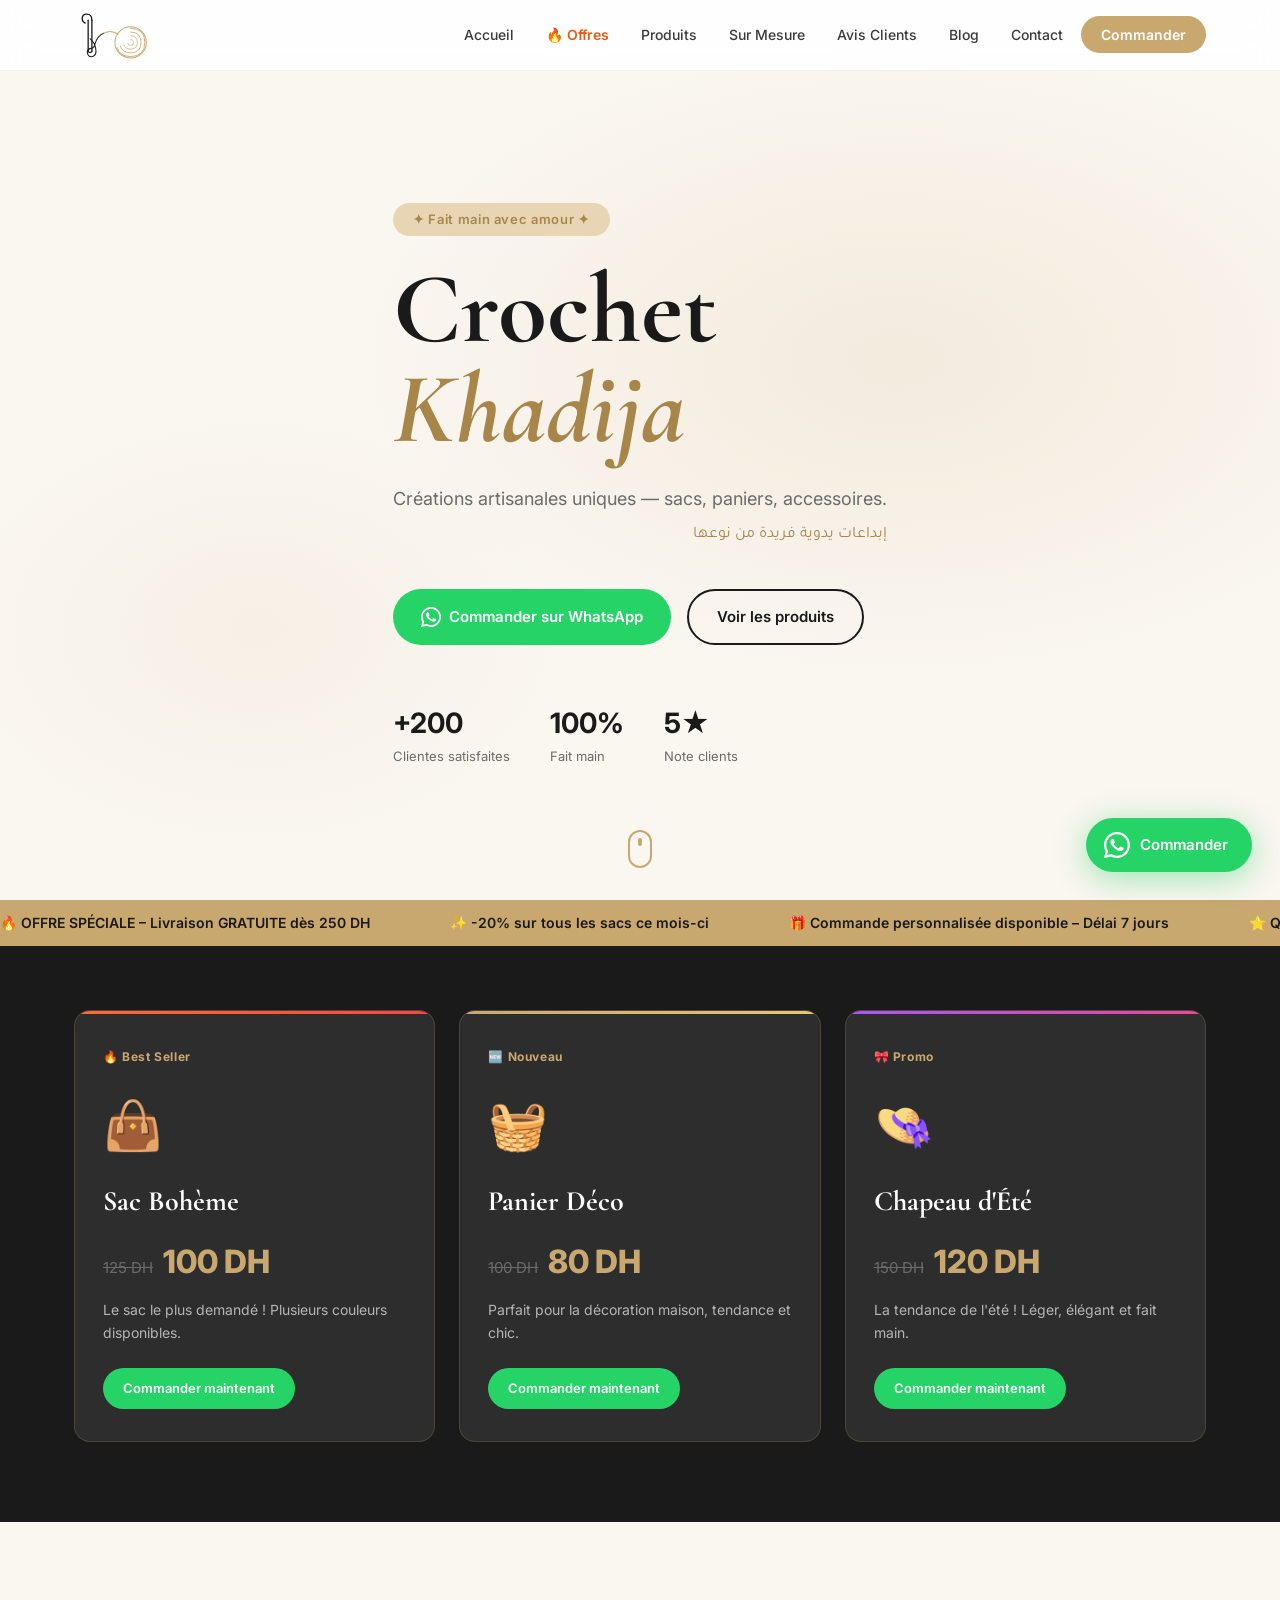
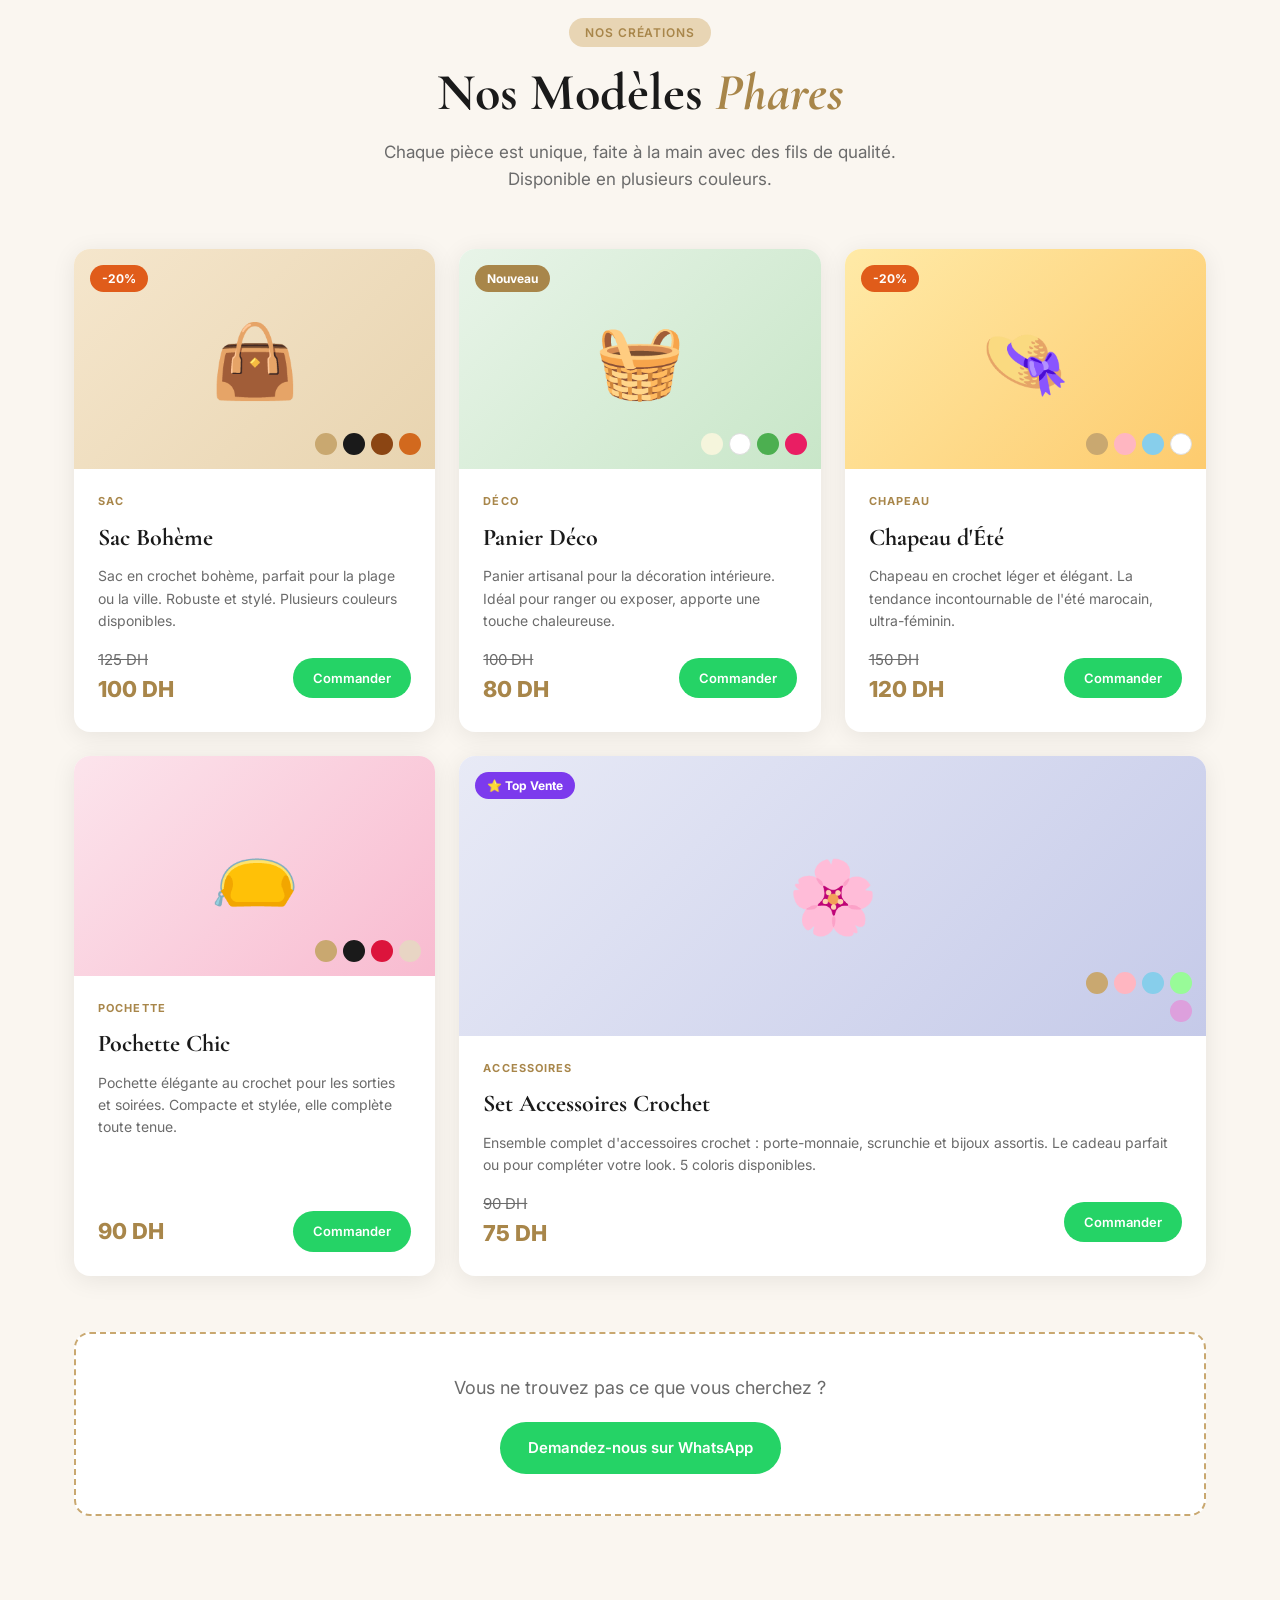
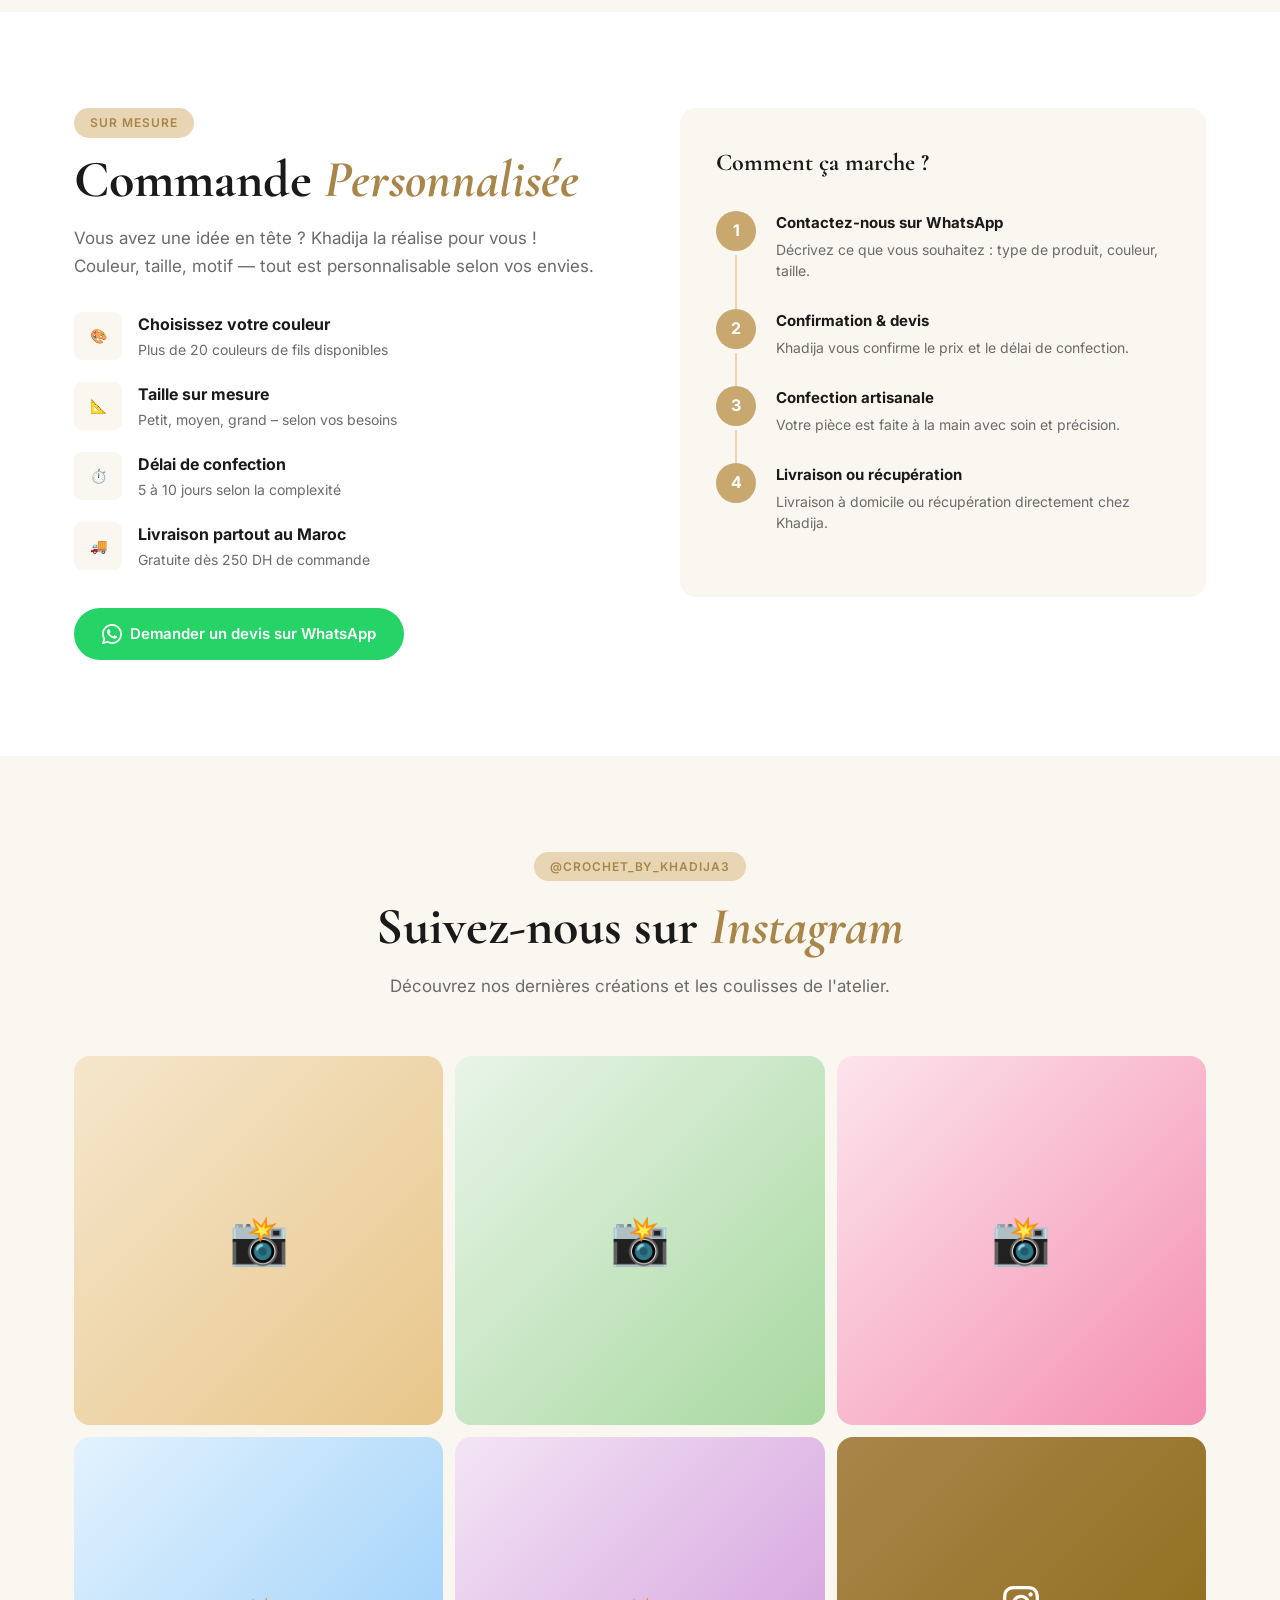
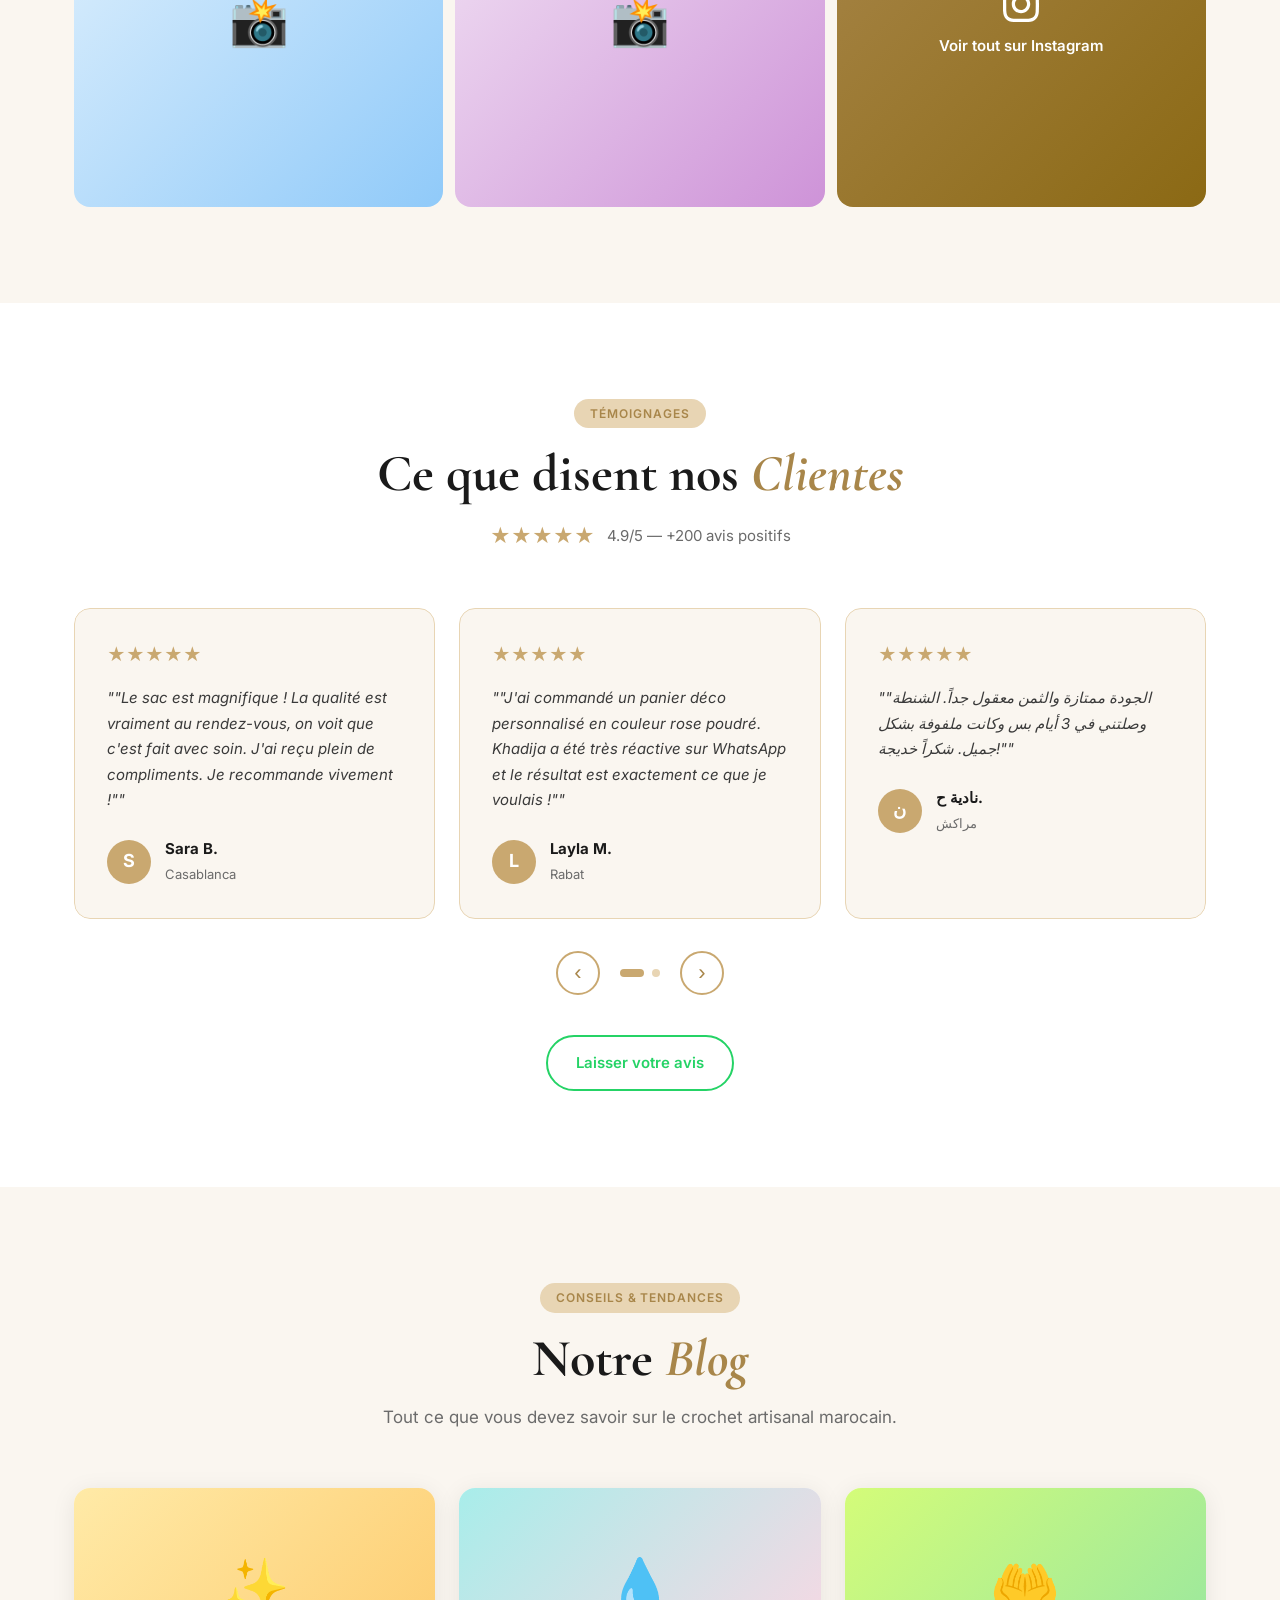
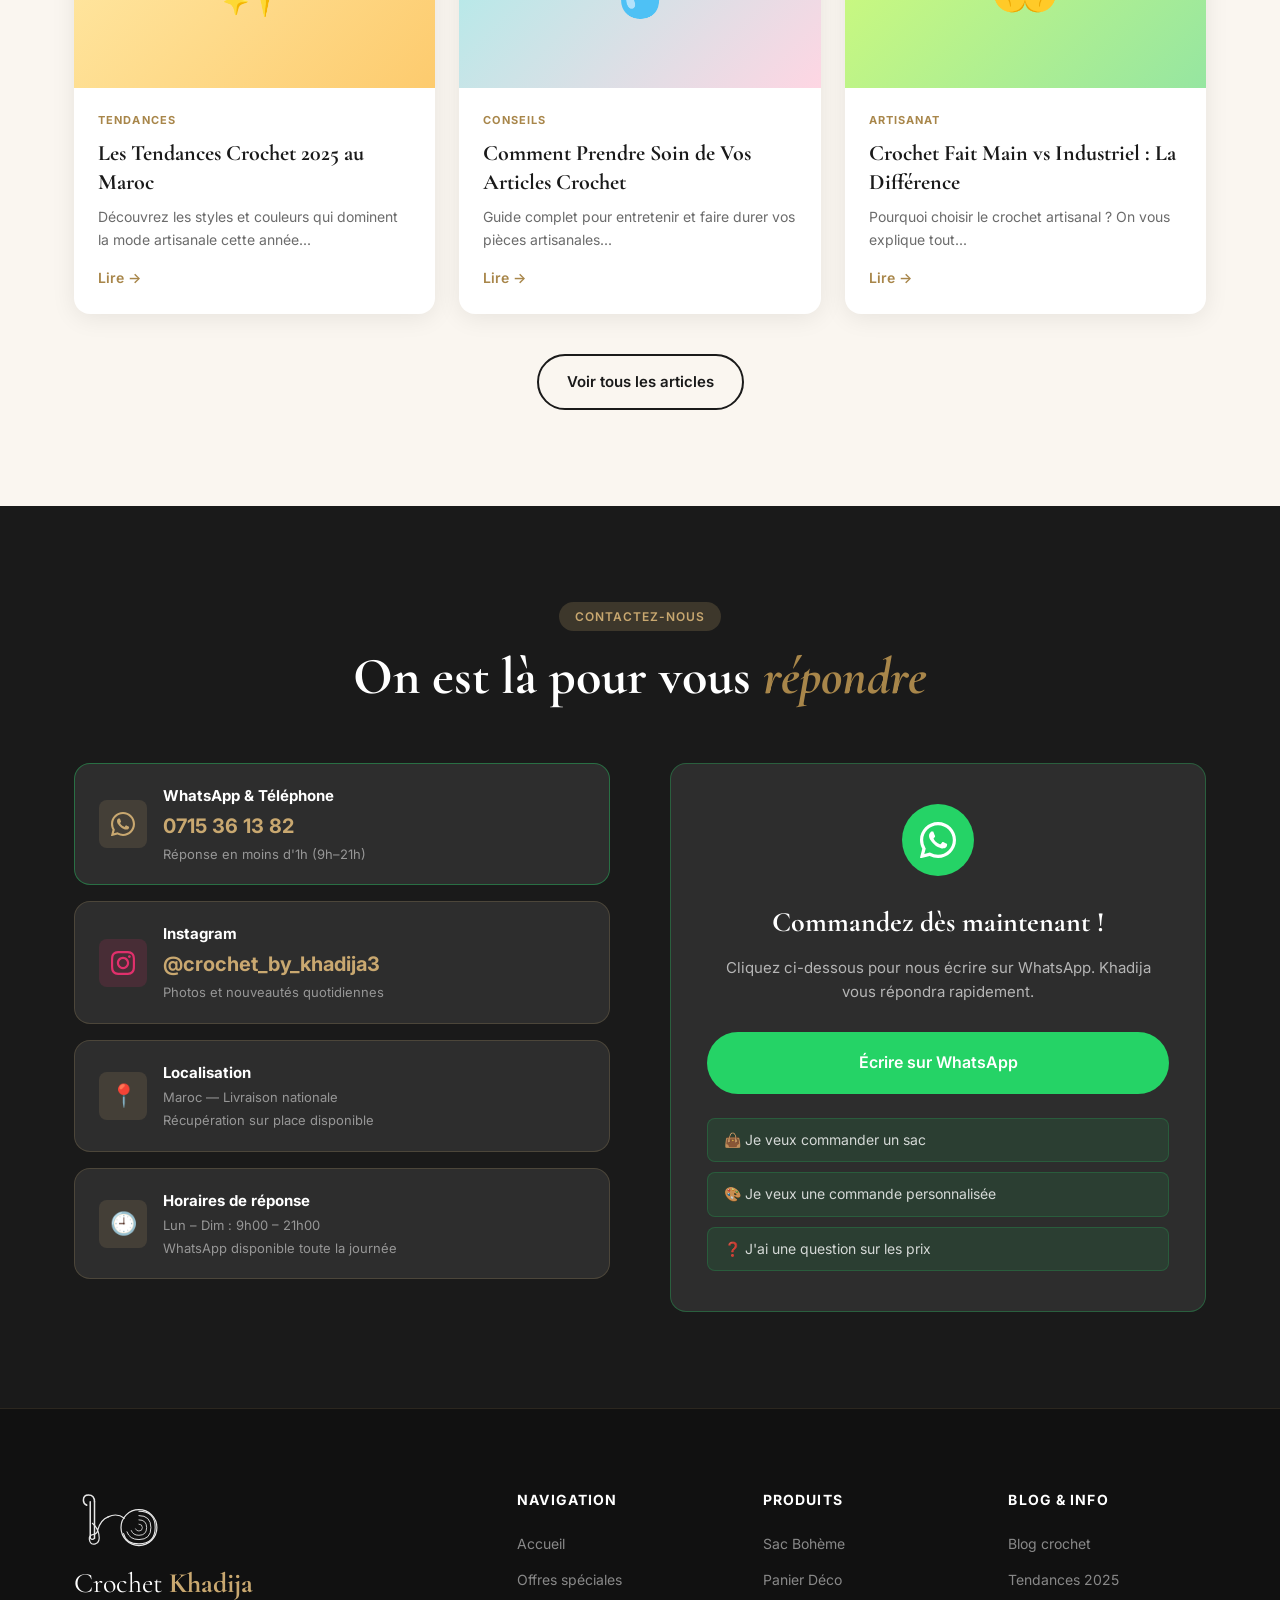
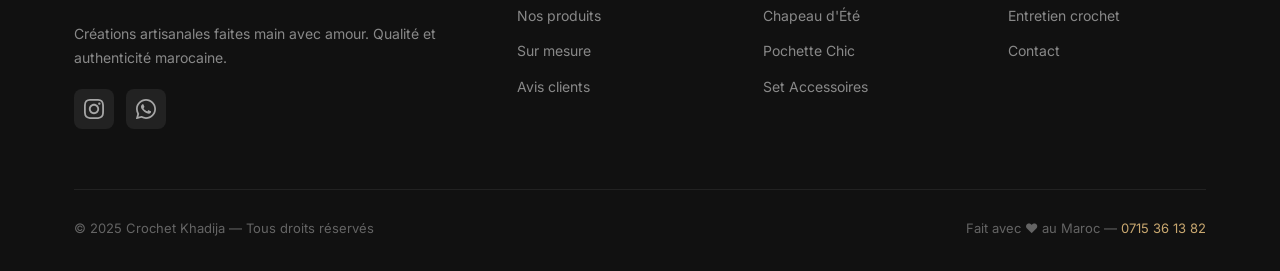
==== commit 58463faf: "Add SVG logo and apply it across all pages - images/logo.svg: Vector recreation of the brand logo — " ====
--- a/index.html
+++ b/index.html
@@ -51,8 +51,7 @@
   <header class="header" id="header">
     <nav class="nav container">
       <a href="#accueil" class="nav-logo">
-        <img src="images/logo.png" alt="Crochet Khadija Logo" class="nav-logo-img" onerror="this.style.display='none';this.nextElementSibling.style.display='block'"/>
-        <span class="nav-logo-text" style="display:none">Crochet<br><strong>Khadija</strong></span>
+        <img src="images/logo.svg" alt="Crochet Khadija Logo" class="nav-logo-img" />
       </a>
 
       <ul class="nav-menu" id="navMenu">
@@ -666,6 +665,7 @@
     <div class="container">
       <div class="footer-top">
         <div class="footer-brand">
+          <img src="images/logo.svg" alt="Crochet Khadija" class="footer-logo-img" />
           <span class="footer-logo">Crochet <strong>Khadija</strong></span>
           <p>Créations artisanales faites main avec amour. Qualité et authenticité marocaine.</p>
           <div class="footer-social">
--- a/css/style.css
+++ b/css/style.css
@@ -104,7 +104,7 @@
   gap: 10px;
   flex-shrink: 0;
 }
-.nav-logo-img { height: 44px; width: auto; }
+.nav-logo-img { height: 52px; width: auto; }
 .nav-logo-text {
   font-family: 'Cormorant Garamond', serif;
   font-size: 22px;
@@ -939,6 +939,13 @@
   margin-bottom: 60px;
 }
 
+.footer-logo-img {
+  height: 60px;
+  width: auto;
+  margin-bottom: 12px;
+  filter: brightness(0) invert(1);
+  opacity: 0.9;
+}
 .footer-logo {
   font-family: 'Cormorant Garamond', serif;
   font-size: 28px;
